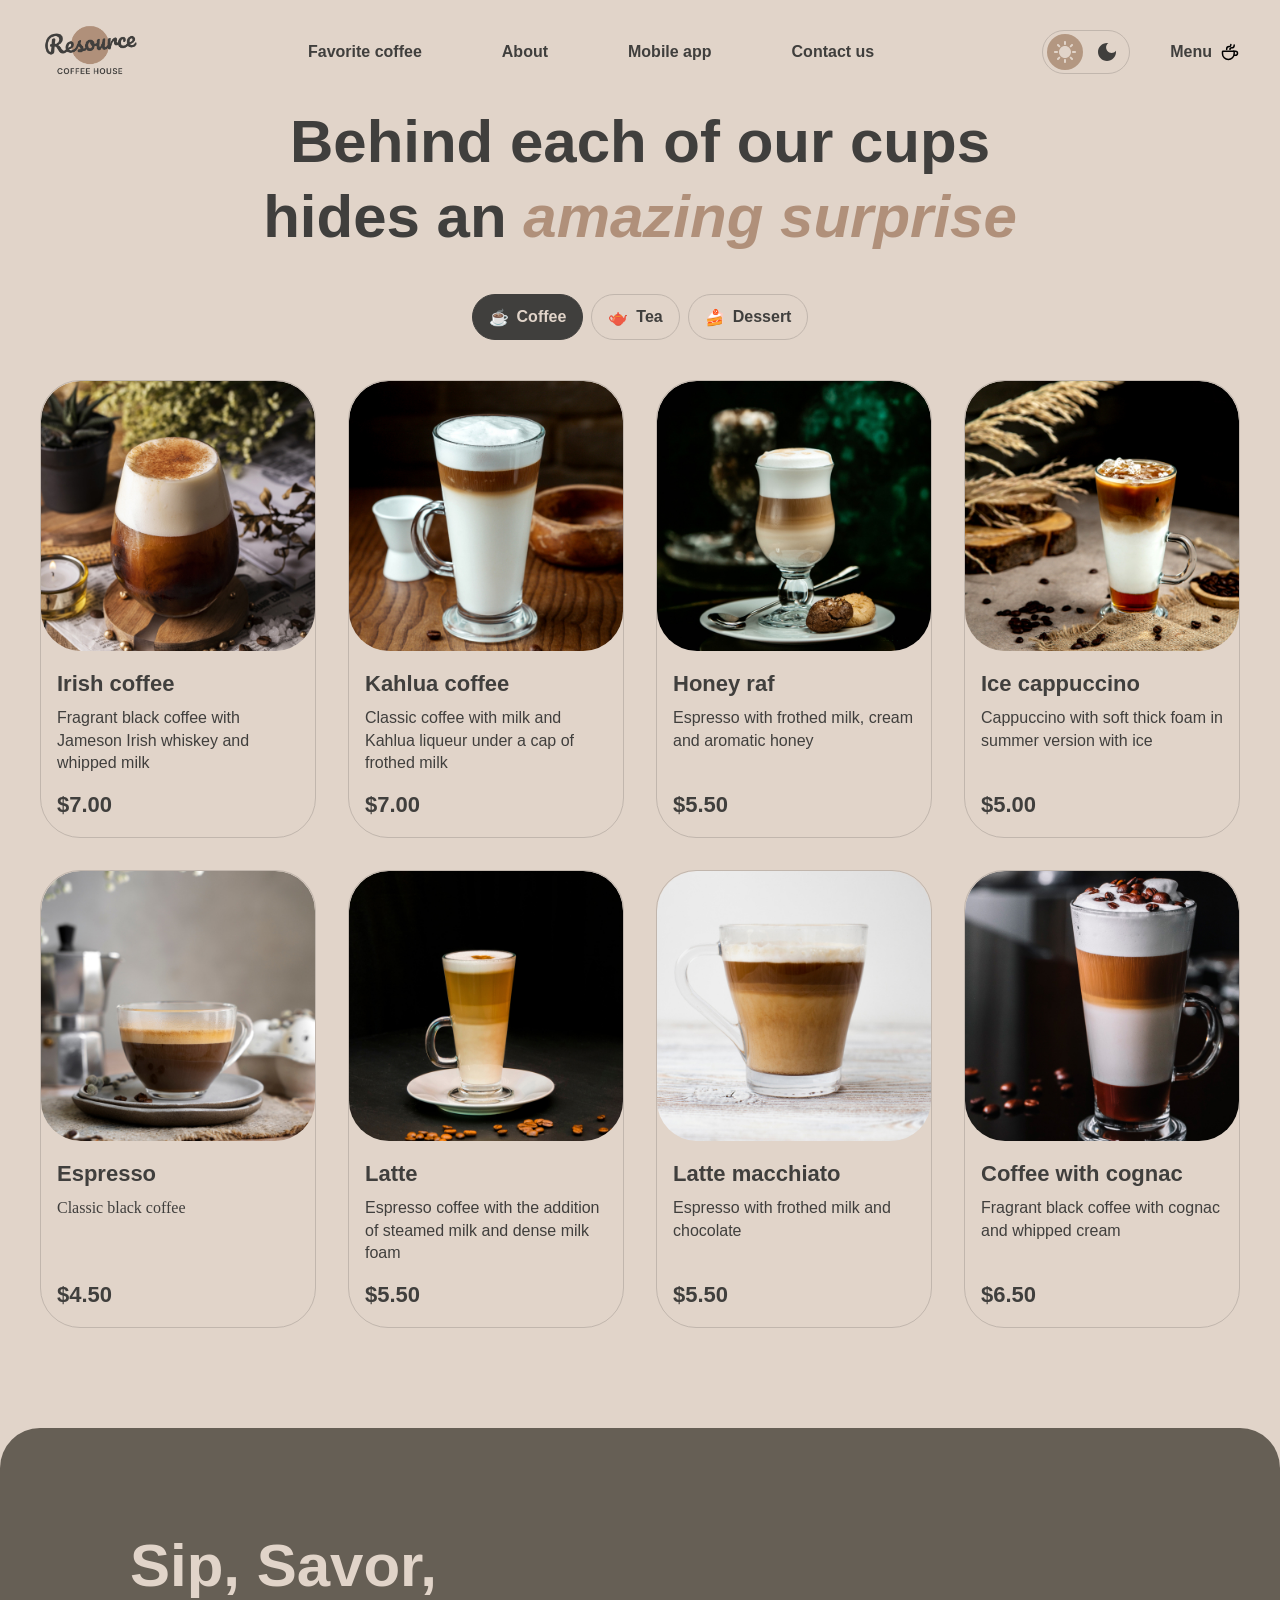
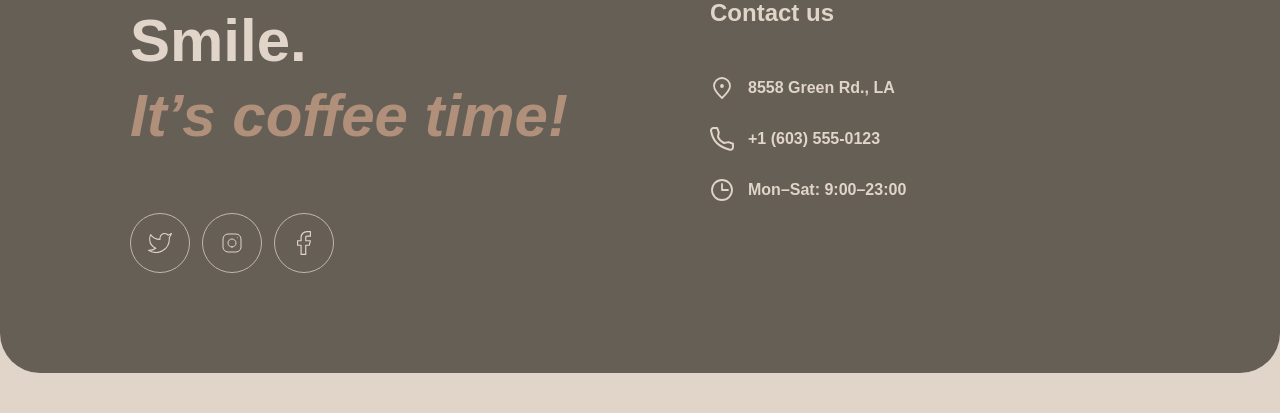
==== menu.html @ 92310caf "feat: add alt in img tag" ====
<!doctype html>
<html lang="en">
  <head>
    <meta charset="UTF-8" />
    <meta name="viewport" content="width=device-width, initial-scale=1.0" />
  <link rel="icon" href="assets/img/favicon.png" type="image/x-icon" />
    <link rel="stylesheet" href="style.css" />
    <title>Coffee House</title>
  </head>
  <body>
    <header class="header">
      <a href="index.html" class="logo"><img src="assets/img/logo.png" alt="logo" /></a>
      <nav class="header-navigation">
      <ul class="header-nav">
        <li class="nav-link">
          <a href="index.html#fav" class="nav-link-page">Favorite coffee</a>
        </li>
        <li class="nav-link"><a href="index.html#about" class="nav-link-page">About</a></li>
        <li class="nav-link">
          <a href="index.html#mobile" class="nav-link-page">Mobile app</a>
        </li>
        <li class="nav-link">
          <a href="index.html#contact" class="nav-link-page">Contact us</a>
        </li>
      </ul>
      </nav>
      <div class="header-right">
<div class="theme-switch">
  <button class="theme-light" type="button" aria-label="Light theme">
    <img src="assets/img/Sun.svg" alt="light theme" />
  </button>

  <button class="theme-dark" type="button" aria-label="Dark theme">
    <img src="assets/img/Moon.svg" alt="dark theme" />
  </button>
</div>

        <a href="menu.html" class="header-menu">
          <span>Menu</span>
          <img src="assets/img/coffee-cup.svg" alt="menu" class="menu-icon" />
        </a>
        <button class="burger-btn" aria-label="Open menu">
    <img src="assets/img/menu.svg" alt="Menu" />
  </button>
      </div>
    </header>
    <main>
   <section class="menu">
  <h1 class="menu-heading">
    Behind each of our cups<br>
    hides an <span>amazing surprise</span>
  </h1>

  <div class="menu-tabs">
    <button class="menu-tab active">
      ☕ <span>Coffee</span>
    </button>

    <button class="menu-tab">
      🫖 <span>Tea</span>
    </button>

    <button class="menu-tab">
      🍰 <span>Dessert</span>
    </button>
  </div>
<div class="menu-cards">

  <div class="menu-card">
    <img src="assets/img/coffee-1.jpg" alt="Irish coffee">

    <div class="menu-card-content">
      <h3 class="menu-card-heading">Irish coffee</h3>
      <p class="menu-card-subheading">
        Fragrant black coffee with Jameson Irish whiskey and whipped milk
      </p>
      <strong class="menu-card-price">$7.00</strong>
    </div>
  </div>


  <div class="menu-card">
    <img src="assets/img/coffee-2.jpg" alt="Kahlua coffee">

    <div class="menu-card-content">
      <h3 class="menu-card-heading">Kahlua coffee</h3>
      <p class="menu-card-subheading">
        Classic coffee with milk and Kahlua liqueur under a cap of frothed milk
      </p>
      <strong class="menu-card-price">$7.00</strong>
    </div>
  </div>


  <div class="menu-card">
    <img src="assets/img/coffee-3.jpg" alt="Honey raf">

    <div class="menu-card-content">
      <h3 class="menu-card-heading">Honey raf</h3>
      <p class="menu-card-subheading">
        Espresso with frothed milk, cream and aromatic honey
      </p>
      <strong class="menu-card-price">$5.50</strong>
    </div>
  </div>


  <div class="menu-card">
    <img src="assets/img/coffee-4.jpg" alt="Ice cappuccino">

    <div class="menu-card-content">
      <h3 class="menu-card-heading">Ice cappuccino</h3>
      <p class="menu-card-subheading">
        Cappuccino with soft thick foam in summer version with ice
      </p>
      <strong class="menu-card-price">$5.00</strong>
    </div>
  </div>


  <div class="menu-card">
    <img src="assets/img/coffee-5.jpg" alt="Espresso">

    <div class="menu-card-content">
      <h3 class="menu-card-heading">Espresso</h3>
      <p >Classic black coffee</p>
      <strong class="menu-card-price">$4.50</strong>
    </div>
  </div>


  <div class="menu-card">
    <img src="assets/img/coffee-6.jpg" alt="Latte">

    <div class="menu-card-content">
      <h3 class="menu-card-heading">Latte</h3>
      <p class="menu-card-subheading">
        Espresso coffee with the addition of steamed milk and dense milk foam
      </p>
      <strong class="menu-card-price">$5.50</strong>
    </div>
  </div>


  <div class="menu-card">
    <img src="assets/img/coffee-7.jpg" alt="Latte macchiato">

    <div class="menu-card-content">
      <h3 class="menu-card-heading">Latte macchiato</h3>
      <p class="menu-card-subheading">
        Espresso with frothed milk and chocolate
      </p>
      <strong class="menu-card-price">$5.50</strong>
    </div>
  </div>
  <div class="menu-card">
    <img src="assets/img/coffee-8.jpg" alt="Latte macchiato">

    <div class="menu-card-content">
      <h3 class="menu-card-heading">Coffee with cognac</h3>
      <p  class="menu-card-subheading">
        Fragrant black coffee with cognac and whipped cream
      </p>
      <strong  class="menu-card-price">$6.50</strong>
    </div>
  </div>

</div>
 <button class="menu-load-more" type="button" aria-label="Load more products">
  <img src="assets/img/refresh.svg" alt="Refresh" />
</button>

  </div>
</section>
    </main>
    <footer>
      <div class="footer-left">
        <h2 class="footer-heading">
          Sip, Savor, Smile.
          <span>It’s coffee time!</span>
        </h2>

        <div class="footer-link">
          <a href="#" class="social-link">
            <img src="assets/img/twitter.svg" alt="Twitter" />
          </a>

          <a href="#" class="social-link">
            <img src="assets/img/instagram.svg" alt="Instagram" />
          </a>

          <a href="#" class="social-link">
            <img src="assets/img/faceb.svg" alt="Facebook" />
          </a>
        </div>
      </div>

      <div class="footer-right">
        <h4 class="footer-sunheading">Contact us</h4>

        <div class="footer-contact">
          <a href="#" class="footer-contact-item">
            <img src="assets/img/pin-alt.svg" alt="map marker" />
            <span>8558 Green Rd., LA</span>
          </a>

          <a href="tel:+16035550123" class="footer-contact-item">
            <img src="assets/img/phone.svg" alt="phone icon" />
            <span>+1 (603) 555-0123</span>
          </a>

          <div class="footer-contact-item">
            <img src="assets/img/clock.svg" alt="clock icon" />
            <span>Mon–Sat: 9:00–23:00</span>
          </div>
        </div>
      </div>
    </footer>
    <script src="script.js"></script>
  </body>
</html>
---- style.css ----
:root {
  --text-primary: #403f3d;
  --text-inverse: #e1d4c9;
  --text-accent: #b0907a;
  --background-page: #e1d4c9;
  --background-container: #665f55;
  --background-overlay: rgba(64, 63, 61, 0.8);
  --border-primary: #c1b6ad;
  --border-inverse: #665f55;
  --text-primary: #403f3d;
  --dark-text-primary: #e1d4c9;
  --dark-text-inverse: #e1d4c9;
  --dark-text-accent: #b0907a;
  --dark-bg-page: #292826;
  --dark-bg-container: #403f3d;
  --dark-bg-overlay: rgba(41, 40, 38, 0.8);
  --dark-border-primary: #665f55;
  --dark-border-inverse: #c1b6ad;
  --background-modal: #e1d4c9;
  --background-modalcontrol: #665f55;
  --dark-bg-modal: var(--dark-bg-container);
  --dark-bg-modal-control: var(--dark-bg-page);
  --font-family: "Inter", sans-serif;
  --second-family: "Manrope", sans-serif;
  --button-bg: #e1d4c9;
  --button-text: #403f3d;
  --dark-button-bg: #403f3d;
  --dark-button-text: #e1d4c9;
}

* {
  box-sizing: border-box;
  margin: 0;
  padding: 0;
}
html, body {
  width: 100%;
  max-width: 100%;
  overflow-x: hidden;
  scroll-behavior: smooth;
}
img, svg {
  max-width: 100%;
  height: auto;
  object-fit: cover;
}
main,
header,
footer {
  width: 100%;
  max-width: 1440px;
  margin-left: auto;
  margin-right: auto;
  padding-left: 40px;
  padding-right: 40px;
}

body {
  background-color: var(--background-page);
  color: var(--text-primary);
  transition:
    background-color 0.3s ease,
    color 0.3s ease;
}

body.dark-theme {
  --text-primary: var(--dark-text-primary);
  --text-inverse: var(--dark-text-inverse);
  --text-accent: var(--dark-text-accent);

  --background-page: var(--dark-bg-page);
  --background-container: var(--dark-bg-container);

  --border-primary: var(--dark-border-primary);
  --border-inverse: var(--dark-border-inverse);

  --background-overlay: var(--dark-bg-overlay);

  --button-bg: var(--dark-button-bg);
  --button-text: var(--dark-button-text);
}

body.dark-theme .theme-switch {
  background: #292826;
  border-color: #665f55;
}

body.dark-theme .theme-light {
  background: transparent;
}

body.dark-theme .theme-dark {
  background: #b39781;
}

body.dark-theme .theme-light img,
body.dark-theme .theme-dark img {
  filter: brightness(0) invert(1);
}

body.dark-theme .theme-light:hover {
  background: #403f3d;
}

body.dark-theme .theme-dark:hover {
  background: #b39781;
}

main,
header,
footer {
  max-width: 1360px;
  margin: 0 auto;
}
a {
  text-decoration: none;
  transition: 0.4s ease;
}
section {
  margin-bottom: 100px;
}
.header {
  display: flex;
  justify-content: space-between;
  align-items: center;
  margin-bottom: 20px;
  margin-top: 20px;
}
.logo img {
  width: 100px;
  height: 60px;
}
.header-nav {
  display: flex;
}
.nav-link {
  list-style: none;
  margin: 0 40px;
}
.nav-link-page {
  font-family: var(--font-family);
  font-weight: 600;
  font-size: 16px;
  line-height: 150%;
  color: var(--text-primary);
}
.header-right {
  display: flex;
  align-items: center;
  gap: 40px;
}

.heder-menu {
  font-family: var(--font-family);
  font-weight: 600;
  font-size: 16px;
  line-height: 150%;
  color: var(--text-primary);
}

.header-right {
  display: flex;
  align-items: center;
  gap: 40px;
}

.theme-switch {
  width: 88px;
  height: 44px;
  padding: 4px;
  border: 1px solid var(--border-primary);
  border-radius: 100px;
  display: flex;
  align-items: center;
  justify-content: space-between;
  background: #e1d4c9;
}

.theme-light,
.theme-dark {
  width: 36px;
  height: 36px;
  border-radius: 50%;
  display: flex;
  align-items: center;
  justify-content: center;
  transition: 0.2s ease;
  cursor: pointer;
  border: none;
  background: transparent;
  
}

.theme-light {
  background: #b39781;
}

.theme-light img {
  width: 22px;
  height: 22px;
}

.theme-dark img {
  width: 18px;
  height: 18px;
  transition: 0.2s ease;
  
}

.theme-dark:hover {
  background: #403e39;
  cursor: pointer;
}

.theme-dark:hover img {
  filter: brightness(0) saturate(100%) invert(86%) sepia(10%) saturate(300%)
    hue-rotate(340deg);
}

.theme-switch:hover .theme-option-light {
  background: #b39781;
}

.theme-switch:hover .theme-option-dark {
  background: #403e39;
}

.theme-switch:hover .theme-option-light img {
  transform: scale(1.1);
}

.theme-switch:hover .theme-option-dark img {
  transform: scale(1.1);
}
body.dark-theme .htheme-dark img,
body.dark-theme .theme-light img {
  filter: brightness(0) saturate(100%) invert(86%) sepia(10%) saturate(300%)
    hue-rotate(340deg);
}

.header-menu {
  display: flex;
  align-items: center;
  gap: 8px;
  text-decoration: none;
  font-family: var(--font-family);
  font-weight: 600;
  font-size: 16px;
  line-height: 150%;
  color: var(--text-primary);
}

.menu-icon {
  width: 20px;
  height: 20px;
}

.hero {
  margin: 0 auto 80px auto;
  background-image: url('assets/img/img-hero.jpg');
  background-position: center;
  background-size: cover;
  background-repeat: no-repeat;
  max-width: 1360px;
  height: 644px;
  border-radius: 40px;
  display: flex;
  align-items: center;
  padding: 100px;
  padding-left: 60px;
    padding-right: 60px;
  box-sizing: border-box;
  overflow: hidden;
}
.hero-heading {
  font-family: var(--font-family);
  font-weight: 600;
  font-style: italic;
  font-size: 72px;
  line-height: 105%;

  color: var(--text-inverse);
  margin-bottom: 40px;
}
.hero-heading-span {
  color: var(--text-accent);
}
.hero-subheading {
  font-family: var(--font-family);
  font-weight: 400;
  font-size: 16px;
  line-height: 150%;
  color: var(--text-inverse);
  margin-bottom: 40px;
}
.hero-text {
  max-width: 530px;
}
.hero-btn {
  width: 200px;
  height: 64px;
  display: flex;
  align-items: center;
  justify-content: center;
  gap: 8px;
  padding: 0;
  border: none;
  border-radius: 100px;
  background: var(--button-bg);
  color: var(--button-text);
  font-family: var(--font-family);
  font-weight: 600;
  font-size: 16px;
  line-height: 150%;
  text-decoration: none;
}

.hero-btn-icon {
  width: 20px;
  height: 20px;
  opacity: 0;
  transform: translateX(-8px);
  transition: 0.3s ease;
}

.hero-btn:hover .hero-btn-icon {
  opacity: 1;
  transform: translateX(0);
}
body.dark-theme .hero-btn-icon,
body.dark-theme .menu-icon {
  filter: invert(88%) sepia(10%) saturate(300%) hue-rotate(340deg)
    brightness(96%) contrast(90%);
}
.slider-heading {
  font-family: var(--font-family);
  font-weight: 600;
  font-size: 60px;
  line-height: 125%;
  text-align: center;
  color: var(--text-primary);
  margin-bottom: 40px;
}
.slider-heading-span {
  font-style: italic;
  color: var(--text-accent);
}
.about-heading {
  font-family: var(--font-family);
  font-weight: 600;
  font-size: 60px;
  line-height: 125%;
  color: var(--text-primary);
  margin-bottom: 40px;
}
.about-heading-span {
  font-style: italic;
  color: var(--text-accent);
}

.slider-page {
  padding: 40px 0;
  text-align: center;
}

.slider {
  position: relative;

  display: flex;
  justify-content: center;
  align-items: center;
}

.slider-card {
  width: 480px;
  display: flex;
  flex-direction: column;
  align-items: center;
}

.slider-card-image {
  width: 480px;
  height: 480px;
  object-fit: contain;
}

.slider-card-title {
  font-family: var(--font-family);
  font-weight: 600;
  font-size: 24px;
  line-height: 125%;
  text-align: center;
  color: var(--text-primary);
  margin: 15px 0;
}

.slider-card-description {
  font-family: var(--font-family);
  font-weight: 400;
  font-size: 16px;
  line-height: 150%;
  text-align: center;
  color: var(--text-primary);
  margin: 0 0 18px;
  letter-spacing: 1.2px;
}

.slider-card-price {
  font-family: var(--font-family);
  font-weight: 600;
  font-size: 24px;
  line-height: 125%;
  text-align: center;
  color: var(--text-primary);
}
.slider-button {
  width: 62px;
  height: 62px;
  border: 1px solid #403f3d;
  border-radius: 50%;
  background: transparent;
  font-size: 24px;
  color: #403f3d;
  cursor: pointer;
}

.slider-button-left {
  position: absolute;
  left: 46px;
}

.slider-button-right {
  position: absolute;
  right: 46px;
}

.slider-button:hover {
  background: #403f3d;
  color: white;
}

body.dark-theme .slider-button {
  width: 64px;
  height: 64px;
  display: flex;
  align-items: center;
  justify-content: center;
  border: 1px solid #e1d4c9;
  border-radius: 50%;
  background: transparent;
  color: #e1d4c9;
  cursor: pointer;
  transition: 0.3s ease;
}

body.dark-theme .slider-button:hover {
  background: #e1d4c9;
  color: #403f3d;
}

.slider-pagination {
  display: flex;
  justify-content: center;
  gap: 12px;
  margin-top: 30px;
}

.pagination-item {
  width: 40px;
  height: 4px;
  border-radius: 5px;
  background: #c8beb5;
}

.pagination-item.active {
  background: #403f3d;
}

.about-gallery {
  display: flex;
  gap: 32px;
}

.about-column {
  width: 50%;
  display: flex;
  flex-direction: column;
  gap: 32px;
}

.about-image {
  width: 100%;
  overflow: hidden;
  border-radius: 20px;
}

.about-image-large {
  height: 590px;
}

.about-image-small {
  height: 430px;
}

.about-image img {
  width: 100%;
  height: 100%;
  display: block;
  object-fit: cover;
  transition: transform 0.3s ease;
}

.mobile {
  width: 100%;
  display: flex;
  align-items: center;
  justify-content: space-between;
  background-color: #e1d4c9;
}

.mobile-text {
  max-width: 650px;
}

.mobile-heading {
  margin: 0 0 30px;
  font-family: var(--font-family);
  font-weight: 600;
  font-style: italic;
  font-size: 60px;
  line-height: 125%;
  color: var(--text-primary);
}

.mobile-heading span {
  color: var(--text-accent);

  font-style: italic;
}

.mobile-subheading {
  max-width: 600px;
  margin: 0 0 40px;
  color: var(--text-primary);
  font-family: var(--font-family);
font-size: 16px;
line-height: 150%;
}

.mobile-btns {
  display: flex;
  gap: 20px;
}

.mobile-btn {
  width: 235px;
  height: 76px;
  padding: 0 20px;
  border: 1px solid #403f3d;
  border-radius: 40px;
  display: flex;
  align-items: center;
  gap: 14px;
  color: #403f3d;
  text-decoration: none;
  transition: 0.2s ease;
}

.mobile-btn-icon {
  width: 36px;
  height: 36px;
  flex-shrink: 0;
  color: #38ce0a;
}

.mobile-btn span {
  display: flex;
  flex-direction: column;
  font-size: 20px;
  font-weight: 600;
  font-family: var(--font-family);
}

.mobile-btn small {
  margin-bottom: 3px;
  font-size: 12px;
  line-height: 1;
  font-weight: 400;
}

.mobile-btn:hover {
  background: var(--background-container);
  color: var(--text-inverse);
  border-color: transparent;
}

.mobile-btn:hover .store-icon {
  filter: brightness(0) saturate(100%) invert(86%) sepia(10%) saturate(300%)
    hue-rotate(340deg);
}

.mobile-img {
  width: 630px;
  flex-shrink: 0;
}

.mobile-img img {
  width: 100%;
  height: auto;
  display: block;
}
body.dark-theme .mobile {
  background: #292826;
}

body.dark-theme .mobile-heading,
body.dark-theme .mobile-subheading {
  color: #e1d4c9;
}

body.dark-theme .mobile-heading span {
  color: #b0907a;
}
body.dark-theme .mobile-btns img {
  filter: brightness(0) saturate(100%) invert(86%) sepia(10%) saturate(300%)
    hue-rotate(340deg);
}
body.dark-theme .mobile-btn {
  border-color: #e1d4c9;
  color: #e1d4c9;
  background: transparent;
}

body.dark-theme .mobile-btn:hover {
  background: var(--background-container);
  color: var(--text-inverse);
  border-color: transparent;
}

footer {
border-radius: 40px;
  width: 100%;
  max-width: 1360px;
  min-height: 450px;
  height: auto;
  padding: 100px 130px;
  display: flex;
  justify-content: space-between;
  align-items: center;
  gap: 80px;
  background: var(--background-container);
  margin: 0 auto 40px auto;
}

.footer-left {
  display: flex;
  flex-direction: column;
  align-items: flex-start;
}

.footer-heading {
  font-family: var(--font-family);
  font-weight: 600;
  font-size: 60px;
  line-height: 125%;
  color: var(--text-inverse);
}

.footer-heading span {
  display: block;
  font-style: italic;
  color: var(--text-accent);
}

.footer-link {
  display: flex;
  gap: 12px;
  margin-top: 60px;
}

.social-link {
  width: 60px;
  height: 60px;
  display: flex;
  align-items: center;
  justify-content: center;
  border: 1px solid var(--border-primary);
  border-radius: 50%;
  transition: 0.2s ease;
  flex-shrink: 0;
}

.social-link img {
  width: 24px;
  height: 24px;
  max-width: none;
  object-fit: contain;
  display: block;
}

.social-link:hover {
  background-color: #e1d4c9;
}

.social-link:hover img {
  filter: brightness(0) saturate(100%) invert(25%) sepia(5%) saturate(500%)
    hue-rotate(5deg) brightness(90%);
}

.footer-right {
  min-width: 440px;
}

.footer-sunheading {
  margin: 0 0 48px;
  font-family: var(--font-family);
  font-weight: 600;
  font-size: 24px;
  line-height: 125%;
  color: var(--text-inverse);
}

.footer-contact {
  display: flex;
  flex-direction: column;
  gap: 27px;
}

.footer-contact-item {
  display: flex;
  align-items: center;
  gap: 14px;
  font-family: var(--font-family);
  font-weight: 600;
  font-size: 16px;
  line-height: 150%;
  color: var(--text-inverse);
  text-decoration: none;
}

.footer-contact-item img {
  width: 24px;
  height: 24px;
  flex-shrink: 0;
}



.menu-cards {
  display: grid;
  grid-template-columns: repeat(4, 1fr);
  gap: 32px;
  max-width: 1440px;
  margin: 0 auto;
}

.menu-card {
  border: 1px solid var(--border-primary);
  border-radius: 40px;
  overflow: hidden;
  background-color: var(--background-page);
  transition: transform 0.3s ease, box-shadow 0.3s ease;
  cursor: pointer;
}

.menu-card:hover {
  transform: translateY(-6px);
  box-shadow: 0 8px 20px rgba(64, 63, 61, 0.15);
}

.menu-card > img {
  width: 100%;
  height: 270px;
  display: block;
  object-fit: cover;
  border-radius: 40px;
   transition: transform 0.4s ease;
}

.menu-card:hover img {
  transform: scale(1.03);
}
.menu-card-content {
  padding: 20px 16px 18px;
}

.menu-card h3 {
  margin: 0 0 10px;
  color: var(--text-primary);
  font-size: 22px;
  line-height: 1.2;
}

.menu-card p {
  min-height: 72px;
  margin: 0 0 12px;
  color: var(--text-primary);
  font-size: 16px;
  line-height: 1.4;
}

.menu-card strong {
  color: var(--text-primary);
  font-size: 22px;
}

.menu-top {
  width: 100%;
  text-align: center;
}

.menu-heading {
  margin: 0;
  font-family: var(--font-family);
  font-weight: 600;
  font-size: 60px;
  line-height: 125%;
  text-align: center;
  color: var(--text-primary);
}

.menu-heading span {
  font-style: italic;
  color: var(--text-accent);
}

.menu-tabs {
  display: flex;
  justify-content: center;
  align-items: center;
  gap: 8px;
  margin-top: 40px;
  margin-bottom: 40px;
}

.menu-tab {
  height: 46px;
  padding: 0 16px;
  display: flex;
  align-items: center;
  gap: 8px;
  border: 1px solid var(--border-primary);
  border-radius: 30px;
  background-color: transparent;
  color: var(--text-primary);
  font-size: 16px;
  font-weight: 600;
  cursor: pointer;
  transition: 0.2s ease;
}

.menu-card-heading {
  font-family: var(--font-family);
  font-weight: 600;
  font-size: 24px;
  line-height: 125%;
  color: var(--text-primary);
}
.menu-card-subheading {
  font-family: var(--font-family);
  font-weight: 400;
  font-size: 16px;
  line-height: 150%;
  color: var(--text-primary);
}
.menu-card-price {
  font-family: var(--font-family);
  font-weight: 600;
  font-size: 24px;
  line-height: 125%;
  color: var(--text-primary);
}

.menu-tab-icon {
  width: 22px;
  height: 22px;
  display: flex;
  align-items: center;
  justify-content: center;
  border-radius: 50%;
  background-color: #d8cec4;
  font-size: 13px;
}

.menu-tab.active {
  background-color: var(--text-primary);
  border-color: var(--text-primary);
  color: var(--text-inverse);
}

.menu-tab.active .menu-tab-icon {
  background-color: var(--text-inverse);
}

.menu-tab:hover {
  background-color: var(--text-primary);
  border-color: var(--text-primary);
  color: var(--text-inverse);
}

body.dark-theme .menu-tab {
  background: transparent;
  border: 1px solid #665f55;
  color: #e1d4c9;
}

body.dark-theme .menu-tab.active {
  background: #403f3d;
  border-color: #403f3d;
  color: #e1d4c9;
}
body.dark-theme .menu-tab:hover {
  background: #403f3d;
  border-color: #403f3d;
  color: #e1d4c9;
}

body.dark-theme .menu-tab-icon {
  background: #665f55;
}

body.dark-theme .menu-tab.active .menu-tab-icon {
  background: #292826;
}
body.dark-theme .menu-card:hover {
  box-shadow: 0 8px 20px rgba(0, 0, 0, 0.35);
}


.burger-btn {
  display: none;
  width: 44px;
  height: 44px;
  border: 1px solid var(--border-primary);
  border-radius: 50%;
  background: transparent;
  align-items: center;
  justify-content: center;
  cursor: pointer;
  transition: 0.2s ease;
}

.burger-btn img {
  width: 16px;
  height: 8px;
}

body.dark-theme .burger-btn {
  border-color: var(--dark-border-primary);
}

body.dark-theme .burger-btn img {
  filter: brightness(0) invert(1);
}

.menu-load-more {
  display: none;
  width: 60px;
  height: 60px;
  border: 1px solid var(--background-container);
  border-radius: 50%;
  background: transparent;
  margin: 40px auto 0 auto;
  align-items: center;
  justify-content: center;
  cursor: pointer;
  transition: 0.2s ease;
}

.menu-load-more img {
  width: 24px;
  height: 24px;
  object-fit: contain;
}

body.dark-theme .menu-load-more {
  border-color: var(--dark-border-primary);
}

body.dark-theme .menu-load-more img {
  filter: brightness(0) invert(1);
}






/* 768px */
@media (max-width: 768px) {
  main,
  header,
  footer {
    max-width: 688px;
    padding-left: 0;
    padding-right: 0;
  }

  section {
    margin-bottom: 100px;
  }

  .header-navigation, .header-menu {
    display: none; 
  }

  .burger-btn {
    display: flex;
  }


  .hero {
    height: auto;
    padding: 100px 60px;
  }

  .hero-heading {
    font-size: 60px;
  }

  .slider-button-left {
    left: 0;
  }

  .slider-button-right {
    right: 0;
  }

  .about-gallery {
    flex-direction: column;
    gap: 40px;
  }

  .about-column {
    width: 100%;
  }

  .about-image-small {
    display: none; 
  }

  .about-image-large {
    height: 590px;
  }

  .mobile {
    flex-direction: column;
    align-items: flex-start;
    gap: 100px;
  }

  .mobile-text {
    max-width: 100%;
  }

  .mobile-img {
    width: 100%;
    max-width: 630px;
    margin: 0 auto;
  }

  footer {
    width: 100%;
    height: auto;
    padding: 100px 60px;
    flex-direction: column;
    align-items: flex-start;
    gap: 100px;
  }

  .footer-left,
  .footer-right {
    width: 100%;
    min-width: unset;
  }

  .footer-link {
    margin-top: 80px;
  }

  .menu {
    margin-bottom: 100px;
  }

  .menu-heading {
    font-size: 60px;
  }

  .menu-cards {
    grid-template-columns: repeat(2, 1fr);
    gap: 24px;
  }

  .menu-load-more {
    display: flex;
  }

  .menu-cards .menu-card:nth-child(n+5) {
    display: none;
  }

  .menu-cards.expanded .menu-card:nth-child(n+5) {
    display: block;
  }
}

@media (max-width: 600px) {
  main, header {
    padding-left: 16px;
    padding-right: 16px;
  }
.hero {
height: auto;
    min-height: 500px;
    padding: 60px 16px;
    border-radius: 20px;
    background-position: center;
  }

  .hero-heading {
    font-size: 42px;
    line-height: 115%;
  }

  .hero-text {
    font-size: 16px;
    margin-top: 40px;
    margin-bottom: 40px;
  }

  /* SLIDER */
  .slider-heading {
    font-size: 32px;
    line-height: 125%;
  }

  .slider-button {
    display: none;
  }

  .slider-content {
    width: 100%;
  }

  .slider-card {
    width: 100%;
  }

  .slider-img {
    width: 100%;
    height: auto;
  }

  .slider-title {
    font-size: 24px;
  }

  .slider-description {
    font-size: 16px;
  }

  .slider-price {
    font-size: 24px;
  }

  /* ABOUT */
  .about-heading {
    font-size: 32px;
    line-height: 125%;
  }

  .about-gallery {
    flex-direction: column;
    gap: 40px;
  }

  .about-column {
    width: 100%;
    gap: 40px;
  }

  .about-image-small {
    display: none;
  }

  .about-image-large {
    width: 100%;
    height: 380px;
    border-radius: 20px;
  }

  /* MOBILE APP */
  .mobile {
    flex-direction: column;
    gap: 40px;
  }

  .mobile-heading {
    font-size: 32px;
    line-height: 125%;
  }

  .mobile-text-description {
    font-size: 16px;
    margin-top: 40px;
    margin-bottom: 40px;
  }

  .mobile-btns {
    flex-direction: column;
    width: 100%;
    gap: 16px;
  }

  .mobile-btn {
    width: 100%;
  }

  .mobile-img {
    width: 100%;
    max-width: 348px;
    margin: 0 auto;
  }
  .menu-heading {
    font-size: 27px;
    line-height: 125%;
    font-weight: 600;
  }

  .menu-tabs {
    gap: 8px;
    margin-top: 32px;
    margin-bottom: 40px;
    flex-wrap: wrap;
  }

  .menu-tab {
    padding: 0 12px;
    font-size: 14px;
    height: 42px;
  }

  .menu-cards {
    grid-template-columns: 1fr;
    gap: 40px;
  }

  .menu-card {
    width: 100%;
  }

  .menu-card-content {
    padding: 20px 16px;
  }

  .menu-card-heading {
    font-size: 24px;
  }

  .menu-card-subheading {
    font-size: 16px;
  }

  .menu-load-more {
    display: flex;
    margin-top: 40px;
  }

  footer {
width: calc(100% - 32px);
    margin-left: 16px;
    margin-right: 16px;
    padding: 60px 16px;
    border-radius: 20px;
    gap: 60px;
  }

  .footer-heading {
    font-size: 32px;
    line-height: 125%;
  }

  .footer-sunheading {
    font-size: 24px;
    margin-bottom: 32px;
  }

  .footer-link {
    margin-top: 40px;
  }
}
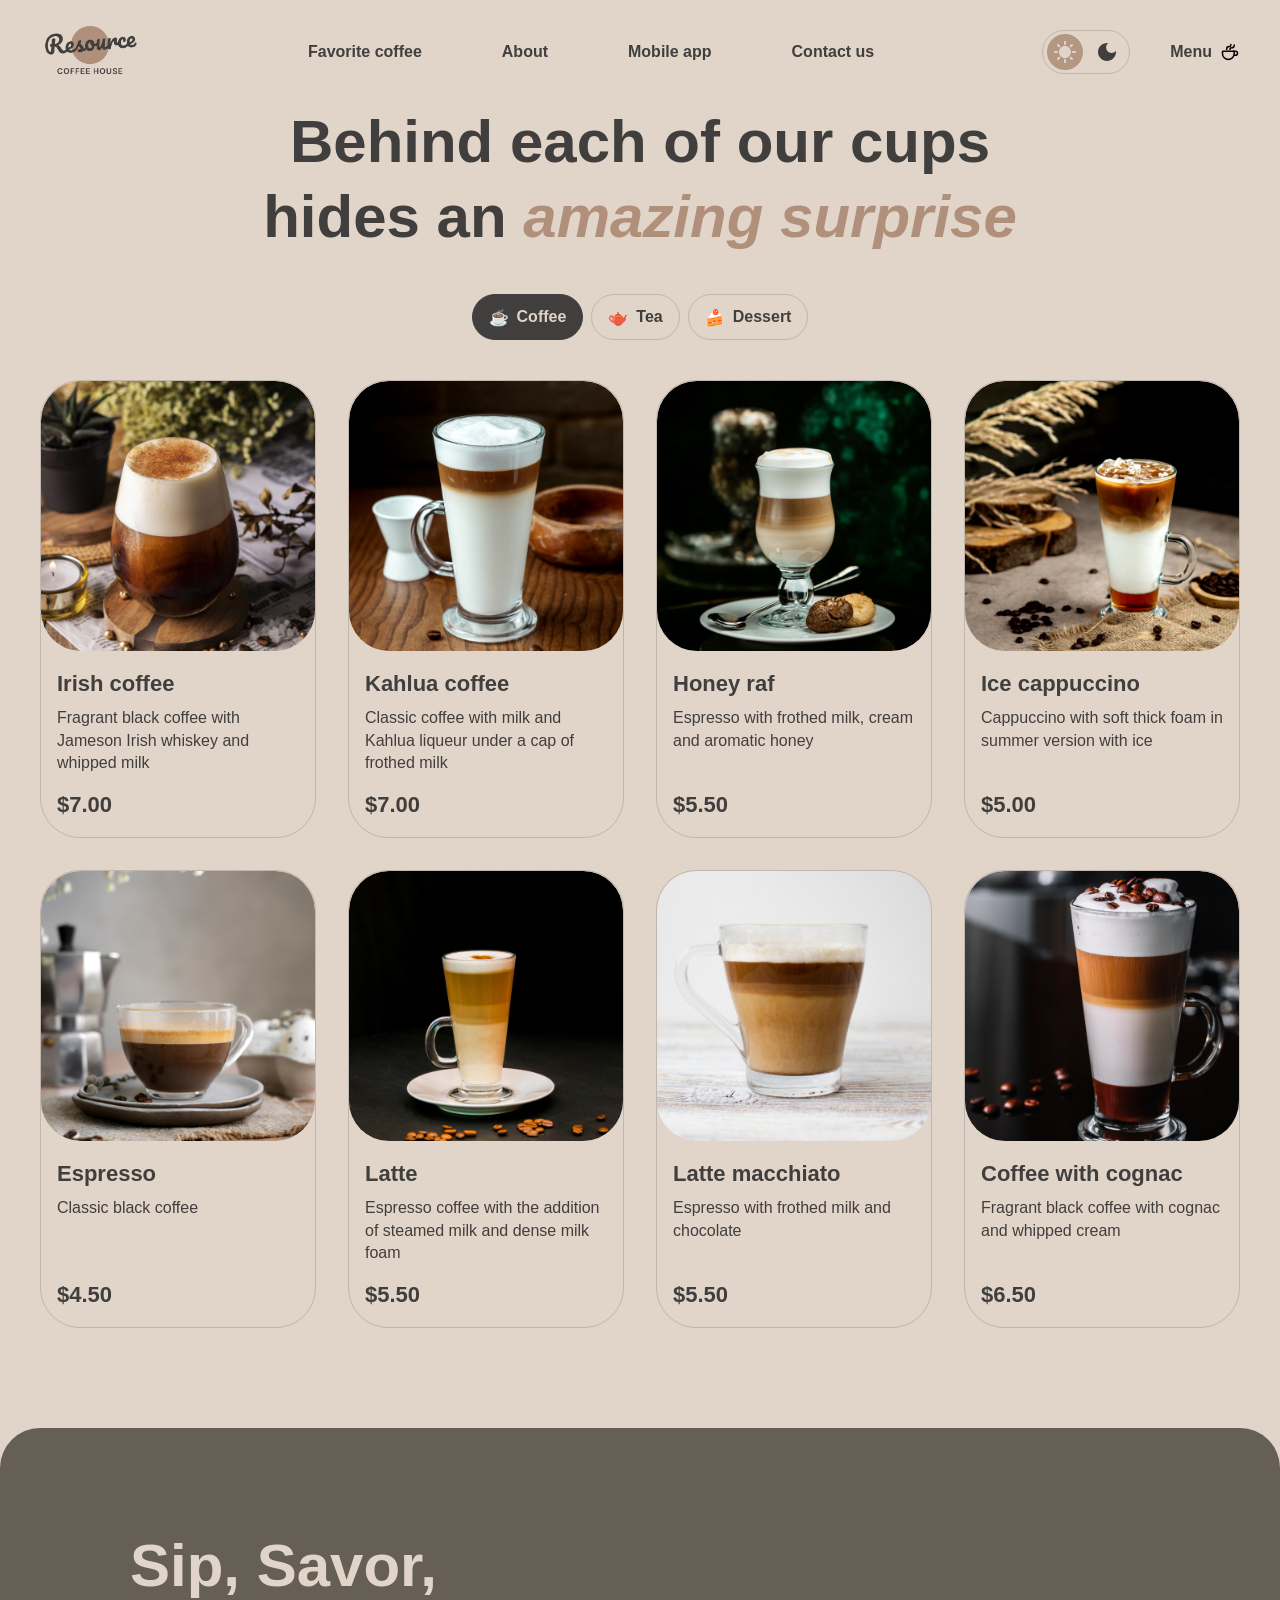
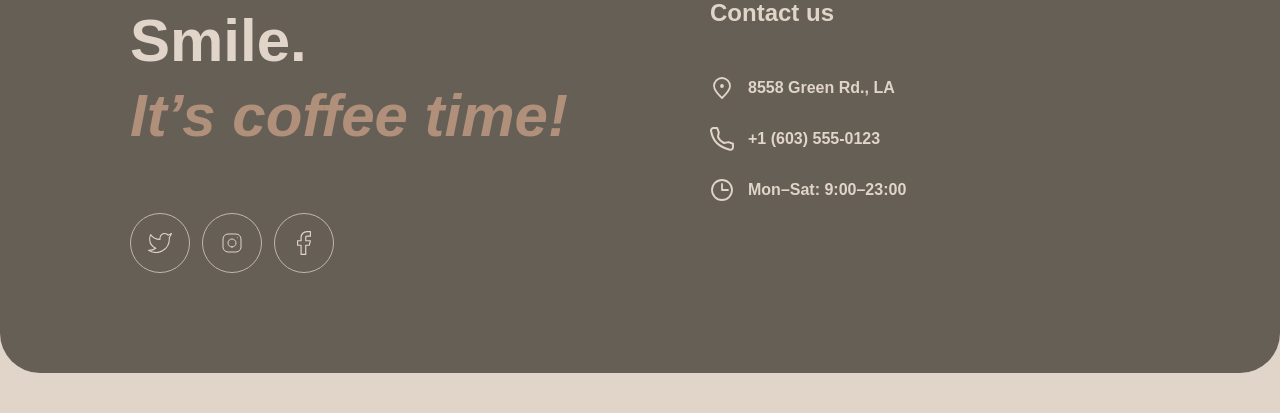
==== commit 09aee939: "feat: fix html" ====
--- a/menu.html
+++ b/menu.html
@@ -1,16 +1,18 @@
 <!doctype html>
 <html lang="en">
-  <head>
-    <meta charset="UTF-8" />
-    <meta name="viewport" content="width=device-width, initial-scale=1.0" />
+
+<head>
+  <meta charset="UTF-8" />
+  <meta name="viewport" content="width=device-width, initial-scale=1.0" />
   <link rel="icon" href="assets/img/favicon.png" type="image/x-icon" />
-    <link rel="stylesheet" href="style.css" />
-    <title>Coffee House</title>
-  </head>
-  <body>
-    <header class="header">
-      <a href="index.html" class="logo"><img src="assets/img/logo.png" alt="logo" /></a>
-      <nav class="header-navigation">
+  <link rel="stylesheet" href="style.css" />
+  <title>Coffee House</title>
+</head>
+
+<body>
+  <header class="header">
+    <a href="index.html" class="logo"><img src="assets/img/logo.png" alt="logo" /></a>
+    <nav class="header-navigation">
       <ul class="header-nav">
         <li class="nav-link">
           <a href="index.html#fav" class="nav-link-page">Favorite coffee</a>
@@ -23,199 +25,200 @@
           <a href="index.html#contact" class="nav-link-page">Contact us</a>
         </li>
       </ul>
-      </nav>
-      <div class="header-right">
-<div class="theme-switch">
-  <button class="theme-light" type="button" aria-label="Light theme">
-    <img src="assets/img/Sun.svg" alt="light theme" />
-  </button>
-
-  <button class="theme-dark" type="button" aria-label="Dark theme">
-    <img src="assets/img/Moon.svg" alt="dark theme" />
-  </button>
-</div>
-
-        <a href="menu.html" class="header-menu">
-          <span>Menu</span>
-          <img src="assets/img/coffee-cup.svg" alt="menu" class="menu-icon" />
-        </a>
-        <button class="burger-btn" aria-label="Open menu">
-    <img src="assets/img/menu.svg" alt="Menu" />
-  </button>
-      </div>
-    </header>
-    <main>
-   <section class="menu">
-  <h1 class="menu-heading">
-    Behind each of our cups<br>
-    hides an <span>amazing surprise</span>
-  </h1>
-
-  <div class="menu-tabs">
-    <button class="menu-tab active">
-      ☕ <span>Coffee</span>
-    </button>
-
-    <button class="menu-tab">
-      🫖 <span>Tea</span>
-    </button>
-
-    <button class="menu-tab">
-      🍰 <span>Dessert</span>
-    </button>
-  </div>
-<div class="menu-cards">
-
-  <div class="menu-card">
-    <img src="assets/img/coffee-1.jpg" alt="Irish coffee">
-
-    <div class="menu-card-content">
-      <h3 class="menu-card-heading">Irish coffee</h3>
-      <p class="menu-card-subheading">
-        Fragrant black coffee with Jameson Irish whiskey and whipped milk
-      </p>
-      <strong class="menu-card-price">$7.00</strong>
+    </nav>
+    <div class="header-right">
+      <div class="theme-switch">
+        <button class="theme-light" type="button" aria-label="Light theme">
+          <img src="assets/img/Sun.svg" alt="light theme" />
+        </button>
+
+        <button class="theme-dark" type="button" aria-label="Dark theme">
+          <img src="assets/img/Moon.svg" alt="dark theme" />
+        </button>
+      </div>
+
+      <a href="menu.html" class="header-menu">
+        <span>Menu</span>
+        <img src="assets/img/coffee-cup.svg" alt="menu" class="menu-icon" />
+      </a>
+      <button class="burger-btn" aria-label="Open menu">
+        <img src="assets/img/menu.svg" alt="Menu" />
+      </button>
     </div>
-  </div>
-
-
-  <div class="menu-card">
-    <img src="assets/img/coffee-2.jpg" alt="Kahlua coffee">
-
-    <div class="menu-card-content">
-      <h3 class="menu-card-heading">Kahlua coffee</h3>
-      <p class="menu-card-subheading">
-        Classic coffee with milk and Kahlua liqueur under a cap of frothed milk
-      </p>
-      <strong class="menu-card-price">$7.00</strong>
+  </header>
+  <main>
+    <section class="menu">
+      <h1 class="menu-heading">
+        Behind each of our cups<br>
+        hides an <span>amazing surprise</span>
+      </h1>
+
+      <div class="menu-tabs">
+        <button class="menu-tab active">
+          ☕ <span>Coffee</span>
+        </button>
+
+        <button class="menu-tab">
+          🫖 <span>Tea</span>
+        </button>
+
+        <button class="menu-tab">
+          🍰 <span>Dessert</span>
+        </button>
+      </div>
+      <div class="menu-cards">
+
+        <div class="menu-card">
+          <img src="assets/img/coffee-1.jpg" alt="Irish coffee">
+
+          <div class="menu-card-content">
+            <h3 class="menu-card-heading">Irish coffee</h3>
+            <p class="menu-card-subheading">
+              Fragrant black coffee with Jameson Irish whiskey and whipped milk
+            </p>
+            <strong class="menu-card-price">$7.00</strong>
+          </div>
+        </div>
+
+
+        <div class="menu-card">
+          <img src="assets/img/coffee-2.jpg" alt="Kahlua coffee">
+
+          <div class="menu-card-content">
+            <h3 class="menu-card-heading">Kahlua coffee</h3>
+            <p class="menu-card-subheading">
+              Classic coffee with milk and Kahlua liqueur under a cap of frothed milk
+            </p>
+            <strong class="menu-card-price">$7.00</strong>
+          </div>
+        </div>
+
+
+        <div class="menu-card">
+          <img src="assets/img/coffee-3.jpg" alt="Honey raf">
+
+          <div class="menu-card-content">
+            <h3 class="menu-card-heading">Honey raf</h3>
+            <p class="menu-card-subheading">
+              Espresso with frothed milk, cream and aromatic honey
+            </p>
+            <strong class="menu-card-price">$5.50</strong>
+          </div>
+        </div>
+
+
+        <div class="menu-card">
+          <img src="assets/img/coffee-4.jpg" alt="Ice cappuccino">
+
+          <div class="menu-card-content">
+            <h3 class="menu-card-heading">Ice cappuccino</h3>
+            <p class="menu-card-subheading">
+              Cappuccino with soft thick foam in summer version with ice
+            </p>
+            <strong class="menu-card-price">$5.00</strong>
+          </div>
+        </div>
+
+
+        <div class="menu-card">
+          <img src="assets/img/coffee-5.jpg" alt="Espresso">
+
+          <div class="menu-card-content">
+            <h3 class="menu-card-heading">Espresso</h3>
+            <p class="menu-card-subheading">Classic black coffee</p>
+            <strong class="menu-card-price">$4.50</strong>
+          </div>
+        </div>
+
+
+        <div class="menu-card">
+          <img src="assets/img/coffee-6.jpg" alt="Latte">
+
+          <div class="menu-card-content">
+            <h3 class="menu-card-heading">Latte</h3>
+            <p class="menu-card-subheading">
+              Espresso coffee with the addition of steamed milk and dense milk foam
+            </p>
+            <strong class="menu-card-price">$5.50</strong>
+          </div>
+        </div>
+
+
+        <div class="menu-card">
+          <img src="assets/img/coffee-7.jpg" alt="Latte macchiato">
+
+          <div class="menu-card-content">
+            <h3 class="menu-card-heading">Latte macchiato</h3>
+            <p class="menu-card-subheading">
+              Espresso with frothed milk and chocolate
+            </p>
+            <strong class="menu-card-price">$5.50</strong>
+          </div>
+        </div>
+        <div class="menu-card">
+          <img src="assets/img/coffee-8.jpg" alt="Latte macchiato">
+
+          <div class="menu-card-content">
+            <h3 class="menu-card-heading">Coffee with cognac</h3>
+            <p class="menu-card-subheading">
+              Fragrant black coffee with cognac and whipped cream
+            </p>
+            <strong class="menu-card-price">$6.50</strong>
+          </div>
+        </div>
+
+      </div>
+      <button class="menu-load-more" type="button" aria-label="Load more products">
+        <img src="assets/img/refresh.svg" alt="refresh" />
+      </button>
+
+      </div>
+    </section>
+  </main>
+  <footer>
+    <div class="footer-left">
+      <h2 class="footer-heading">
+        Sip, Savor, Smile.
+        <span>It’s coffee time!</span>
+      </h2>
+
+      <div class="footer-link">
+        <a href="#" class="social-link">
+          <img src="assets/img/twitter.svg" alt="Twitter" />
+        </a>
+
+        <a href="#" class="social-link">
+          <img src="assets/img/instagram.svg" alt="Instagram" />
+        </a>
+
+        <a href="#" class="social-link">
+          <img src="assets/img/faceb.svg" alt="Facebook" />
+        </a>
+      </div>
     </div>
-  </div>
-
-
-  <div class="menu-card">
-    <img src="assets/img/coffee-3.jpg" alt="Honey raf">
-
-    <div class="menu-card-content">
-      <h3 class="menu-card-heading">Honey raf</h3>
-      <p class="menu-card-subheading">
-        Espresso with frothed milk, cream and aromatic honey
-      </p>
-      <strong class="menu-card-price">$5.50</strong>
+
+    <div class="footer-right">
+      <h4 class="footer-sunheading">Contact us</h4>
+
+      <div class="footer-contact">
+        <a href="#" class="footer-contact-item">
+          <img src="assets/img/pin-alt.svg" alt="map marker" />
+          <span>8558 Green Rd., LA</span>
+        </a>
+
+        <a href="tel:+16035550123" class="footer-contact-item">
+          <img src="assets/img/phone.svg" alt="phone icon" />
+          <span>+1 (603) 555-0123</span>
+        </a>
+
+        <div class="footer-contact-item">
+          <img src="assets/img/clock.svg" alt="clock icon" />
+          <span>Mon–Sat: 9:00–23:00</span>
+        </div>
+      </div>
     </div>
-  </div>
-
-
-  <div class="menu-card">
-    <img src="assets/img/coffee-4.jpg" alt="Ice cappuccino">
-
-    <div class="menu-card-content">
-      <h3 class="menu-card-heading">Ice cappuccino</h3>
-      <p class="menu-card-subheading">
-        Cappuccino with soft thick foam in summer version with ice
-      </p>
-      <strong class="menu-card-price">$5.00</strong>
-    </div>
-  </div>
-
-
-  <div class="menu-card">
-    <img src="assets/img/coffee-5.jpg" alt="Espresso">
-
-    <div class="menu-card-content">
-      <h3 class="menu-card-heading">Espresso</h3>
-      <p >Classic black coffee</p>
-      <strong class="menu-card-price">$4.50</strong>
-    </div>
-  </div>
-
-
-  <div class="menu-card">
-    <img src="assets/img/coffee-6.jpg" alt="Latte">
-
-    <div class="menu-card-content">
-      <h3 class="menu-card-heading">Latte</h3>
-      <p class="menu-card-subheading">
-        Espresso coffee with the addition of steamed milk and dense milk foam
-      </p>
-      <strong class="menu-card-price">$5.50</strong>
-    </div>
-  </div>
-
-
-  <div class="menu-card">
-    <img src="assets/img/coffee-7.jpg" alt="Latte macchiato">
-
-    <div class="menu-card-content">
-      <h3 class="menu-card-heading">Latte macchiato</h3>
-      <p class="menu-card-subheading">
-        Espresso with frothed milk and chocolate
-      </p>
-      <strong class="menu-card-price">$5.50</strong>
-    </div>
-  </div>
-  <div class="menu-card">
-    <img src="assets/img/coffee-8.jpg" alt="Latte macchiato">
-
-    <div class="menu-card-content">
-      <h3 class="menu-card-heading">Coffee with cognac</h3>
-      <p  class="menu-card-subheading">
-        Fragrant black coffee with cognac and whipped cream
-      </p>
-      <strong  class="menu-card-price">$6.50</strong>
-    </div>
-  </div>
-
-</div>
- <button class="menu-load-more" type="button" aria-label="Load more products">
-  <img src="assets/img/refresh.svg" alt="Refresh" />
-</button>
-
-  </div>
-</section>
-    </main>
-    <footer>
-      <div class="footer-left">
-        <h2 class="footer-heading">
-          Sip, Savor, Smile.
-          <span>It’s coffee time!</span>
-        </h2>
-
-        <div class="footer-link">
-          <a href="#" class="social-link">
-            <img src="assets/img/twitter.svg" alt="Twitter" />
-          </a>
-
-          <a href="#" class="social-link">
-            <img src="assets/img/instagram.svg" alt="Instagram" />
-          </a>
-
-          <a href="#" class="social-link">
-            <img src="assets/img/faceb.svg" alt="Facebook" />
-          </a>
-        </div>
-      </div>
-
-      <div class="footer-right">
-        <h4 class="footer-sunheading">Contact us</h4>
-
-        <div class="footer-contact">
-          <a href="#" class="footer-contact-item">
-            <img src="assets/img/pin-alt.svg" alt="map marker" />
-            <span>8558 Green Rd., LA</span>
-          </a>
-
-          <a href="tel:+16035550123" class="footer-contact-item">
-            <img src="assets/img/phone.svg" alt="phone icon" />
-            <span>+1 (603) 555-0123</span>
-          </a>
-
-          <div class="footer-contact-item">
-            <img src="assets/img/clock.svg" alt="clock icon" />
-            <span>Mon–Sat: 9:00–23:00</span>
-          </div>
-        </div>
-      </div>
-    </footer>
-    <script src="script.js"></script>
-  </body>
-</html>
+  </footer>
+  <script src="script.js"></script>
+</body>
+
+</html>
--- a/style.css
+++ b/style.css
@@ -33,13 +33,15 @@
   margin: 0;
   padding: 0;
 }
-html, body {
+html,
+body {
   width: 100%;
   max-width: 100%;
   overflow-x: hidden;
   scroll-behavior: smooth;
 }
-img, svg {
+img,
+svg {
   max-width: 100%;
   height: auto;
   object-fit: cover;
@@ -188,7 +190,6 @@
   cursor: pointer;
   border: none;
   background: transparent;
-  
 }
 
 .theme-light {
@@ -204,7 +205,6 @@
   width: 18px;
   height: 18px;
   transition: 0.2s ease;
-  
 }
 
 .theme-dark:hover {
@@ -257,7 +257,7 @@
 
 .hero {
   margin: 0 auto 80px auto;
-  background-image: url('assets/img/img-hero.jpg');
+  background-image: url("assets/img/img-hero.jpg");
   background-position: center;
   background-size: cover;
   background-repeat: no-repeat;
@@ -268,7 +268,7 @@
   align-items: center;
   padding: 100px;
   padding-left: 60px;
-    padding-right: 60px;
+  padding-right: 60px;
   box-sizing: border-box;
   overflow: hidden;
 }
@@ -543,8 +543,8 @@
   margin: 0 0 40px;
   color: var(--text-primary);
   font-family: var(--font-family);
-font-size: 16px;
-line-height: 150%;
+  font-size: 16px;
+  line-height: 150%;
 }
 
 .mobile-btns {
@@ -638,7 +638,7 @@
 }
 
 footer {
-border-radius: 40px;
+  border-radius: 40px;
   width: 100%;
   max-width: 1360px;
   min-height: 450px;
@@ -744,8 +744,6 @@
   flex-shrink: 0;
 }
 
-
-
 .menu-cards {
   display: grid;
   grid-template-columns: repeat(4, 1fr);
@@ -759,7 +757,9 @@
   border-radius: 40px;
   overflow: hidden;
   background-color: var(--background-page);
-  transition: transform 0.3s ease, box-shadow 0.3s ease;
+  transition:
+    transform 0.3s ease,
+    box-shadow 0.3s ease;
   cursor: pointer;
 }
 
@@ -774,7 +774,7 @@
   display: block;
   object-fit: cover;
   border-radius: 40px;
-   transition: transform 0.4s ease;
+  transition: transform 0.4s ease;
 }
 
 .menu-card:hover img {
@@ -925,7 +925,6 @@
 body.dark-theme .menu-card:hover {
   box-shadow: 0 8px 20px rgba(0, 0, 0, 0.35);
 }
-
 
 .burger-btn {
   display: none;
@@ -981,11 +980,6 @@
   filter: brightness(0) invert(1);
 }
 
-
-
-
-
-
 /* 768px */
 @media (max-width: 768px) {
   main,
@@ -1000,14 +994,14 @@
     margin-bottom: 100px;
   }
 
-  .header-navigation, .header-menu {
-    display: none; 
+  .header-navigation,
+  .header-menu {
+    display: none;
   }
 
   .burger-btn {
     display: flex;
   }
-
 
   .hero {
     height: auto;
@@ -1036,7 +1030,7 @@
   }
 
   .about-image-small {
-    display: none; 
+    display: none;
   }
 
   .about-image-large {
@@ -1095,22 +1089,23 @@
     display: flex;
   }
 
-  .menu-cards .menu-card:nth-child(n+5) {
+  .menu-cards .menu-card:nth-child(n + 5) {
     display: none;
   }
 
-  .menu-cards.expanded .menu-card:nth-child(n+5) {
+  .menu-cards.expanded .menu-card:nth-child(n + 5) {
     display: block;
   }
 }
 
 @media (max-width: 600px) {
-  main, header {
+  main,
+  header {
     padding-left: 16px;
     padding-right: 16px;
   }
-.hero {
-height: auto;
+  .hero {
+    height: auto;
     min-height: 500px;
     padding: 60px 16px;
     border-radius: 20px;
@@ -1267,7 +1262,7 @@
   }
 
   footer {
-width: calc(100% - 32px);
+    width: calc(100% - 32px);
     margin-left: 16px;
     margin-right: 16px;
     padding: 60px 16px;
@@ -1289,4 +1284,3 @@
     margin-top: 40px;
   }
 }
-
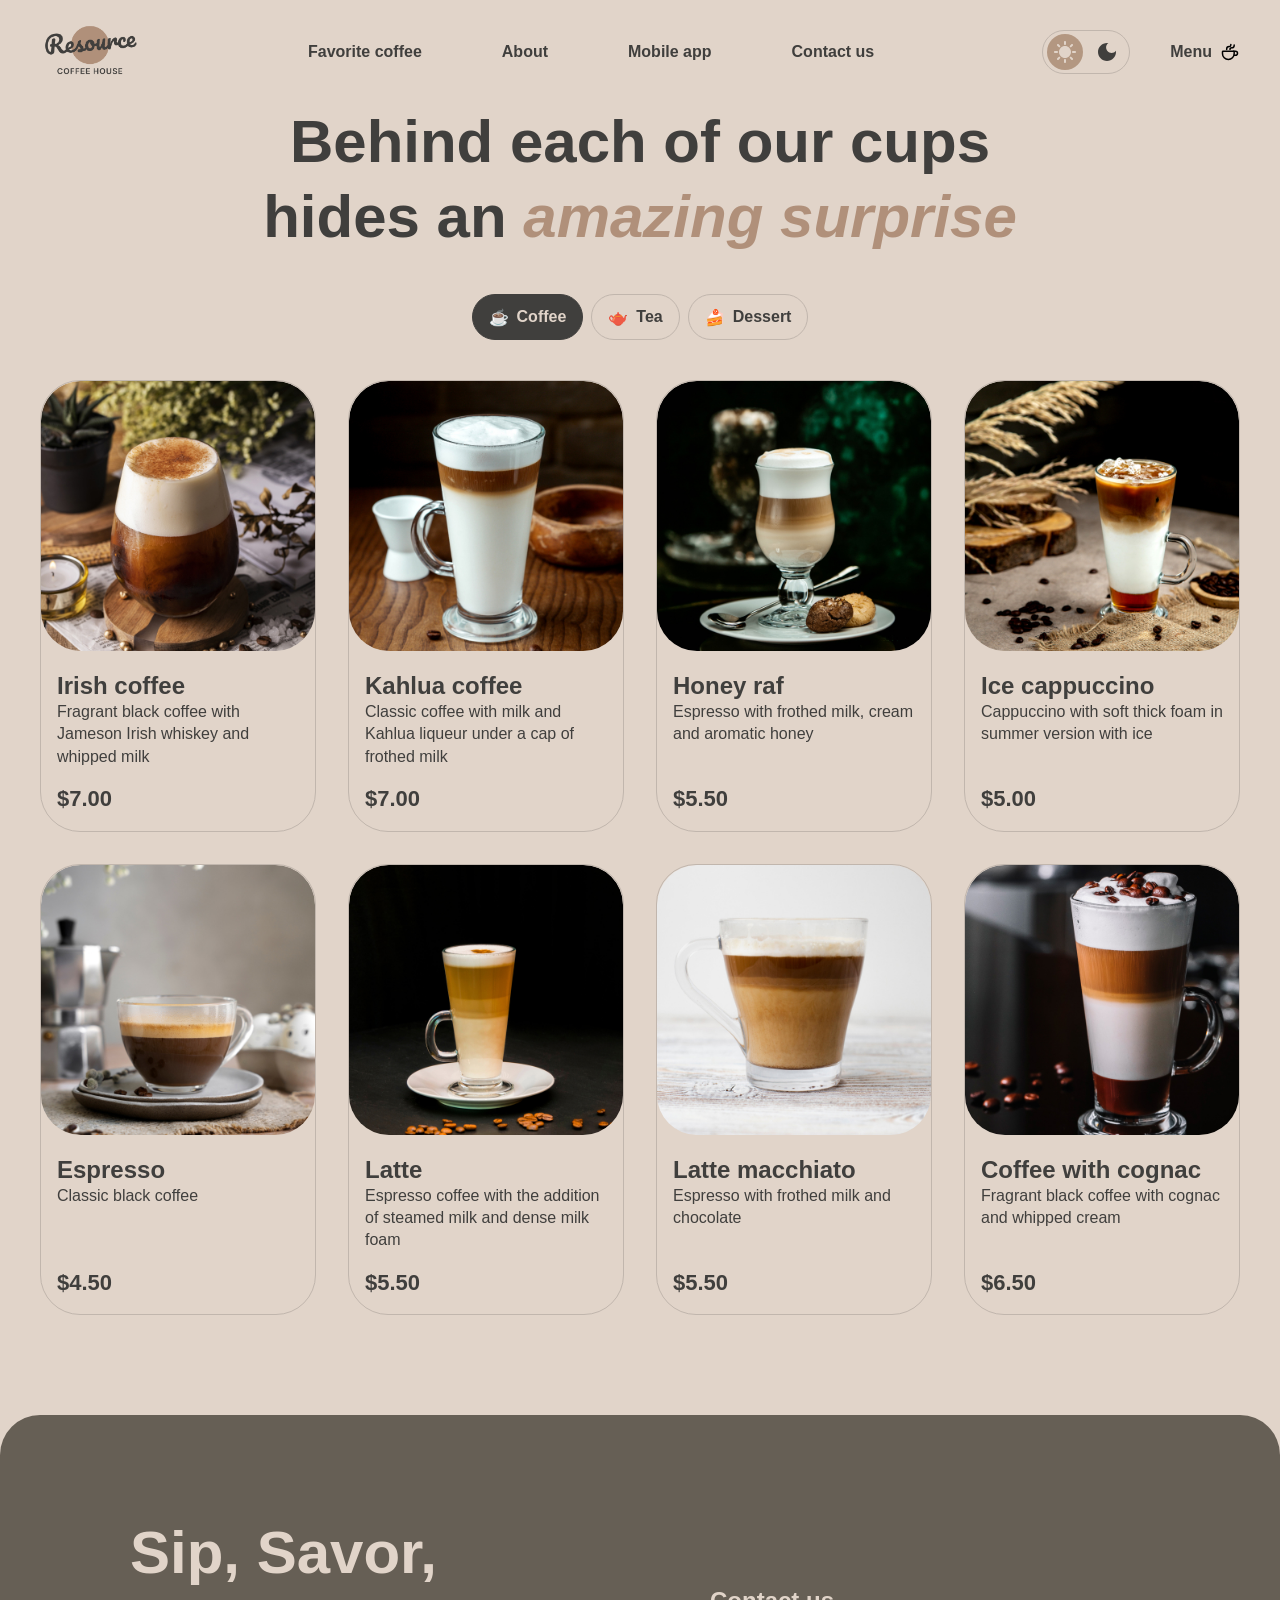
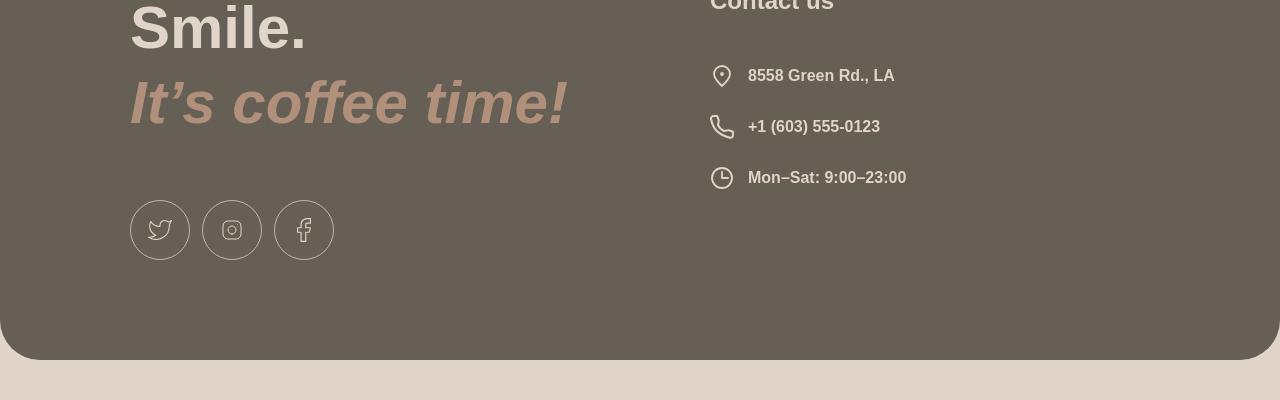
==== commit ba8b0081: "feat: add link on social" ====
--- a/menu.html
+++ b/menu.html
@@ -2,16 +2,16 @@
 <html lang="en">
 
 <head>
-  <meta charset="UTF-8" />
-  <meta name="viewport" content="width=device-width, initial-scale=1.0" />
-  <link rel="icon" href="assets/img/favicon.png" type="image/x-icon" />
-  <link rel="stylesheet" href="style.css" />
+  <meta charset="UTF-8">
+  <meta name="viewport" content="width=device-width, initial-scale=1.0">
+  <link rel="icon" href="assets/img/favicon.png" type="image/x-icon">
+  <link rel="stylesheet" href="style.css">
   <title>Coffee House</title>
 </head>
 
 <body>
   <header class="header">
-    <a href="index.html" class="logo"><img src="assets/img/logo.png" alt="logo" /></a>
+    <a href="index.html" class="logo"><img src="assets/img/logo.png" alt="logo"></a>
     <nav class="header-navigation">
       <ul class="header-nav">
         <li class="nav-link">
@@ -29,20 +29,20 @@
     <div class="header-right">
       <div class="theme-switch">
         <button class="theme-light" type="button" aria-label="Light theme">
-          <img src="assets/img/Sun.svg" alt="light theme" />
+          <img src="assets/img/Sun.svg" alt="light theme">
         </button>
 
         <button class="theme-dark" type="button" aria-label="Dark theme">
-          <img src="assets/img/Moon.svg" alt="dark theme" />
+          <img src="assets/img/Moon.svg" alt="dark theme">
         </button>
       </div>
 
       <a href="menu.html" class="header-menu">
         <span>Menu</span>
-        <img src="assets/img/coffee-cup.svg" alt="menu" class="menu-icon" />
+        <img src="assets/img/coffee-cup.svg" alt="menu" class="menu-icon">
       </a>
       <button class="burger-btn" aria-label="Open menu">
-        <img src="assets/img/menu.svg" alt="Menu" />
+        <img src="assets/img/menu.svg" alt="Menu">
       </button>
     </div>
   </header>
@@ -72,7 +72,7 @@
           <img src="assets/img/coffee-1.jpg" alt="Irish coffee">
 
           <div class="menu-card-content">
-            <h3 class="menu-card-heading">Irish coffee</h3>
+            <h2 class="menu-card-heading">Irish coffee</h2>
             <p class="menu-card-subheading">
               Fragrant black coffee with Jameson Irish whiskey and whipped milk
             </p>
@@ -85,7 +85,7 @@
           <img src="assets/img/coffee-2.jpg" alt="Kahlua coffee">
 
           <div class="menu-card-content">
-            <h3 class="menu-card-heading">Kahlua coffee</h3>
+            <h2 class="menu-card-heading">Kahlua coffee</h2>
             <p class="menu-card-subheading">
               Classic coffee with milk and Kahlua liqueur under a cap of frothed milk
             </p>
@@ -98,7 +98,7 @@
           <img src="assets/img/coffee-3.jpg" alt="Honey raf">
 
           <div class="menu-card-content">
-            <h3 class="menu-card-heading">Honey raf</h3>
+            <h2 class="menu-card-heading">Honey raf</h2>
             <p class="menu-card-subheading">
               Espresso with frothed milk, cream and aromatic honey
             </p>
@@ -111,7 +111,7 @@
           <img src="assets/img/coffee-4.jpg" alt="Ice cappuccino">
 
           <div class="menu-card-content">
-            <h3 class="menu-card-heading">Ice cappuccino</h3>
+            <h2 class="menu-card-heading">Ice cappuccino</h2>
             <p class="menu-card-subheading">
               Cappuccino with soft thick foam in summer version with ice
             </p>
@@ -124,7 +124,7 @@
           <img src="assets/img/coffee-5.jpg" alt="Espresso">
 
           <div class="menu-card-content">
-            <h3 class="menu-card-heading">Espresso</h3>
+            <h2 class="menu-card-heading">Espresso</h2>
             <p class="menu-card-subheading">Classic black coffee</p>
             <strong class="menu-card-price">$4.50</strong>
           </div>
@@ -135,7 +135,7 @@
           <img src="assets/img/coffee-6.jpg" alt="Latte">
 
           <div class="menu-card-content">
-            <h3 class="menu-card-heading">Latte</h3>
+            <h2 class="menu-card-heading">Latte</h2>
             <p class="menu-card-subheading">
               Espresso coffee with the addition of steamed milk and dense milk foam
             </p>
@@ -148,7 +148,7 @@
           <img src="assets/img/coffee-7.jpg" alt="Latte macchiato">
 
           <div class="menu-card-content">
-            <h3 class="menu-card-heading">Latte macchiato</h3>
+            <h2 class="menu-card-heading">Latte macchiato</h2>
             <p class="menu-card-subheading">
               Espresso with frothed milk and chocolate
             </p>
@@ -159,7 +159,7 @@
           <img src="assets/img/coffee-8.jpg" alt="Latte macchiato">
 
           <div class="menu-card-content">
-            <h3 class="menu-card-heading">Coffee with cognac</h3>
+            <h2 class="menu-card-heading">Coffee with cognac</h2>
             <p class="menu-card-subheading">
               Fragrant black coffee with cognac and whipped cream
             </p>
@@ -167,11 +167,9 @@
           </div>
         </div>
 
-      </div>
       <button class="menu-load-more" type="button" aria-label="Load more products">
-        <img src="assets/img/refresh.svg" alt="refresh" />
+        <img src="assets/img/refresh.svg" alt="refresh">
       </button>
-
       </div>
     </section>
   </main>
@@ -184,35 +182,35 @@
 
       <div class="footer-link">
         <a href="#" class="social-link">
-          <img src="assets/img/twitter.svg" alt="Twitter" />
+          <img src="assets/img/twitter.svg" alt="Twitter">
         </a>
 
         <a href="#" class="social-link">
-          <img src="assets/img/instagram.svg" alt="Instagram" />
+          <img src="assets/img/instagram.svg" alt="Instagram">
         </a>
 
         <a href="#" class="social-link">
-          <img src="assets/img/faceb.svg" alt="Facebook" />
+          <img src="assets/img/faceb.svg" alt="Facebook">
         </a>
       </div>
     </div>
 
     <div class="footer-right">
-      <h4 class="footer-sunheading">Contact us</h4>
+      <h2 class="footer-sunheading">Contact us</h2>
 
       <div class="footer-contact">
         <a href="#" class="footer-contact-item">
-          <img src="assets/img/pin-alt.svg" alt="map marker" />
+          <img src="assets/img/pin-alt.svg" alt="map marker">
           <span>8558 Green Rd., LA</span>
         </a>
 
         <a href="tel:+16035550123" class="footer-contact-item">
-          <img src="assets/img/phone.svg" alt="phone icon" />
+          <img src="assets/img/phone.svg" alt="phone icon">
           <span>+1 (603) 555-0123</span>
         </a>
 
         <div class="footer-contact-item">
-          <img src="assets/img/clock.svg" alt="clock icon" />
+          <img src="assets/img/clock.svg" alt="clock icon">
           <span>Mon–Sat: 9:00–23:00</span>
         </div>
       </div>
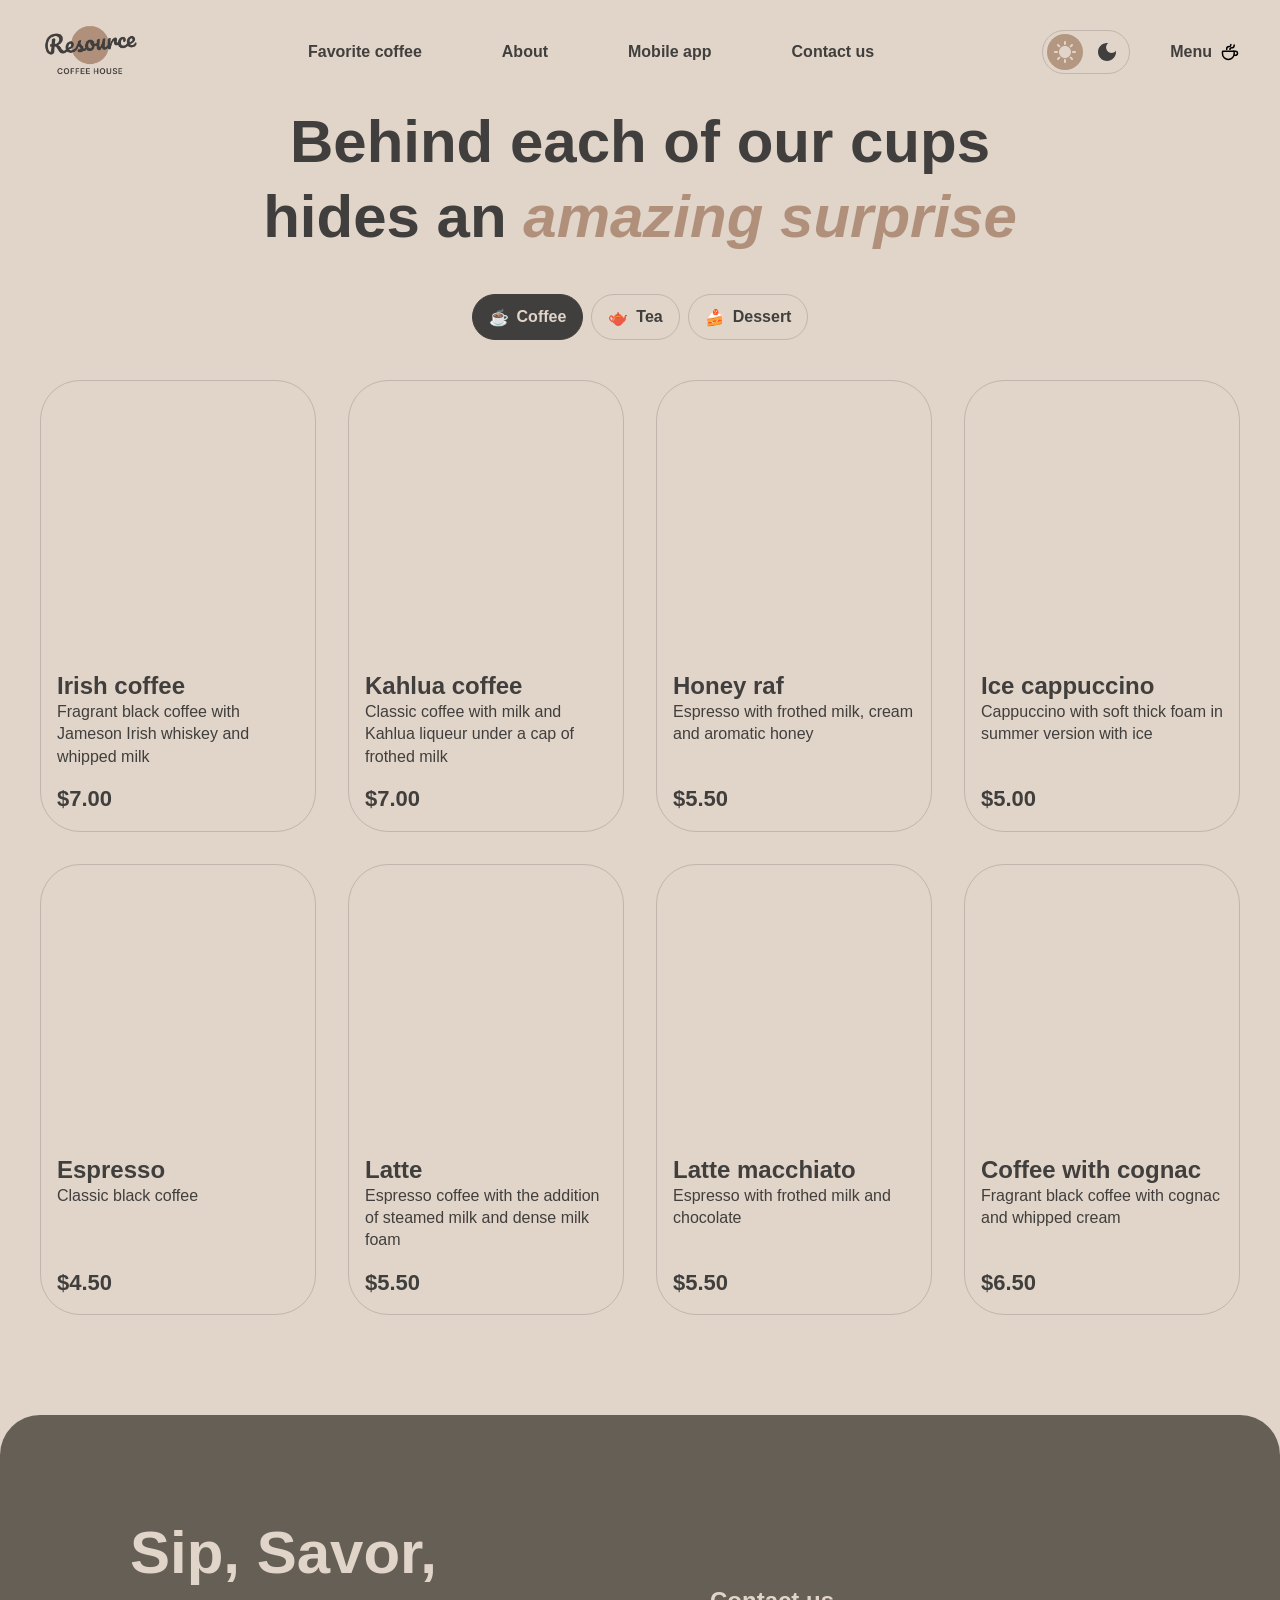
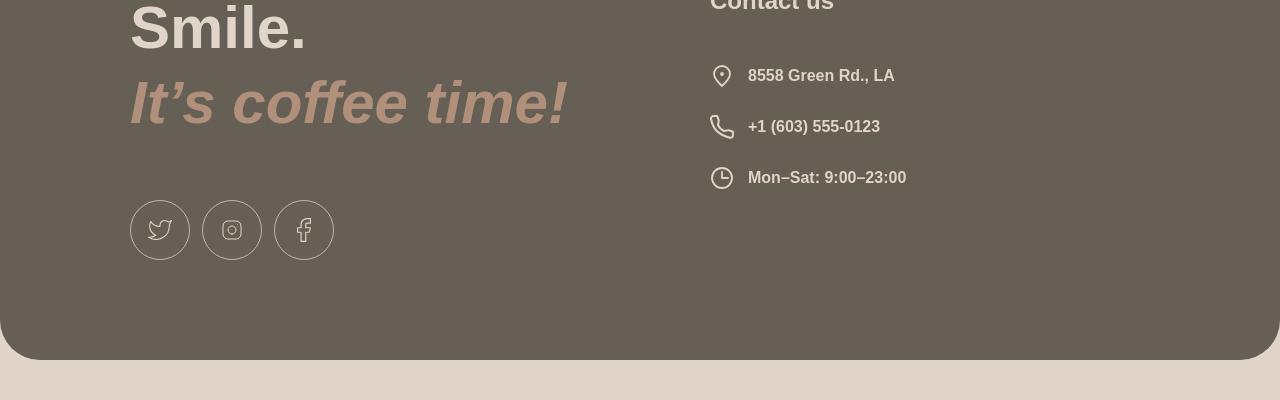
==== commit 2e755c86: "fix: fix some elements" ====
--- a/menu.html
+++ b/menu.html
@@ -24,6 +24,12 @@
         <li class="nav-link">
           <a href="index.html#contact" class="nav-link-page">Contact us</a>
         </li>
+        <li class="nav-link nav-link-menu">
+          <a href="menu.html" class="nav-link-page header-menu">
+            <span>Menu</span>
+            <img src="assets/img/coffee-cup.svg" alt="" class="menu-icon">
+          </a>
+        </li>
       </ul>
     </nav>
     <div class="header-right">
@@ -41,8 +47,8 @@
         <span>Menu</span>
         <img src="assets/img/coffee-cup.svg" alt="menu" class="menu-icon">
       </a>
-      <button class="burger-btn" aria-label="Open menu">
-        <img src="assets/img/menu.svg" alt="Menu">
+      <button class="burger-btn" type="button" aria-label="Open menu" aria-expanded="false">
+        <img src="assets/img/menu.svg" alt="">
       </button>
     </div>
   </header>
@@ -53,124 +59,26 @@
         hides an <span>amazing surprise</span>
       </h1>
 
-      <div class="menu-tabs">
-        <button class="menu-tab active">
-          ☕ <span>Coffee</span>
-        </button>
+<div class="menu-tabs">
+  <button class="menu-tab active" data-category="coffee">
+    ☕ <span>Coffee</span>
+  </button>
 
-        <button class="menu-tab">
-          🫖 <span>Tea</span>
-        </button>
+  <button class="menu-tab" data-category="tea">
+    🫖 <span>Tea</span>
+  </button>
 
-        <button class="menu-tab">
-          🍰 <span>Dessert</span>
-        </button>
-      </div>
-      <div class="menu-cards">
+  <button class="menu-tab" data-category="dessert">
+    🍰 <span>Dessert</span>
+  </button>
+</div>
+      <div class="menu-cards" id="menuCards">
+</div>
 
-        <div class="menu-card">
-          <img src="assets/img/coffee-1.jpg" alt="Irish coffee">
+<button class="menu-load-more" type="button" aria-label="Load more products">
+  <img src="assets/img/refresh.svg" alt="refresh">
+</button>
 
-          <div class="menu-card-content">
-            <h2 class="menu-card-heading">Irish coffee</h2>
-            <p class="menu-card-subheading">
-              Fragrant black coffee with Jameson Irish whiskey and whipped milk
-            </p>
-            <strong class="menu-card-price">$7.00</strong>
-          </div>
-        </div>
-
-
-        <div class="menu-card">
-          <img src="assets/img/coffee-2.jpg" alt="Kahlua coffee">
-
-          <div class="menu-card-content">
-            <h2 class="menu-card-heading">Kahlua coffee</h2>
-            <p class="menu-card-subheading">
-              Classic coffee with milk and Kahlua liqueur under a cap of frothed milk
-            </p>
-            <strong class="menu-card-price">$7.00</strong>
-          </div>
-        </div>
-
-
-        <div class="menu-card">
-          <img src="assets/img/coffee-3.jpg" alt="Honey raf">
-
-          <div class="menu-card-content">
-            <h2 class="menu-card-heading">Honey raf</h2>
-            <p class="menu-card-subheading">
-              Espresso with frothed milk, cream and aromatic honey
-            </p>
-            <strong class="menu-card-price">$5.50</strong>
-          </div>
-        </div>
-
-
-        <div class="menu-card">
-          <img src="assets/img/coffee-4.jpg" alt="Ice cappuccino">
-
-          <div class="menu-card-content">
-            <h2 class="menu-card-heading">Ice cappuccino</h2>
-            <p class="menu-card-subheading">
-              Cappuccino with soft thick foam in summer version with ice
-            </p>
-            <strong class="menu-card-price">$5.00</strong>
-          </div>
-        </div>
-
-
-        <div class="menu-card">
-          <img src="assets/img/coffee-5.jpg" alt="Espresso">
-
-          <div class="menu-card-content">
-            <h2 class="menu-card-heading">Espresso</h2>
-            <p class="menu-card-subheading">Classic black coffee</p>
-            <strong class="menu-card-price">$4.50</strong>
-          </div>
-        </div>
-
-
-        <div class="menu-card">
-          <img src="assets/img/coffee-6.jpg" alt="Latte">
-
-          <div class="menu-card-content">
-            <h2 class="menu-card-heading">Latte</h2>
-            <p class="menu-card-subheading">
-              Espresso coffee with the addition of steamed milk and dense milk foam
-            </p>
-            <strong class="menu-card-price">$5.50</strong>
-          </div>
-        </div>
-
-
-        <div class="menu-card">
-          <img src="assets/img/coffee-7.jpg" alt="Latte macchiato">
-
-          <div class="menu-card-content">
-            <h2 class="menu-card-heading">Latte macchiato</h2>
-            <p class="menu-card-subheading">
-              Espresso with frothed milk and chocolate
-            </p>
-            <strong class="menu-card-price">$5.50</strong>
-          </div>
-        </div>
-        <div class="menu-card">
-          <img src="assets/img/coffee-8.jpg" alt="Latte macchiato">
-
-          <div class="menu-card-content">
-            <h2 class="menu-card-heading">Coffee with cognac</h2>
-            <p class="menu-card-subheading">
-              Fragrant black coffee with cognac and whipped cream
-            </p>
-            <strong class="menu-card-price">$6.50</strong>
-          </div>
-        </div>
-
-      <button class="menu-load-more" type="button" aria-label="Load more products">
-        <img src="assets/img/refresh.svg" alt="refresh">
-      </button>
-      </div>
     </section>
   </main>
   <footer>
@@ -180,16 +88,16 @@
         <span>It’s coffee time!</span>
       </h2>
 
-      <div class="footer-link">
-        <a href="#" class="social-link">
+      <div class="footer-link" id="contact">
+        <a href="https://x.com/" class="social-link"  target="_blank">
           <img src="assets/img/twitter.svg" alt="Twitter">
         </a>
 
-        <a href="#" class="social-link">
+        <a href="https://www.instagram.com/" class="social-link" target="_blank">
           <img src="assets/img/instagram.svg" alt="Instagram">
         </a>
 
-        <a href="#" class="social-link">
+        <a href="https://www.facebook.com/?locale=ru_RU" class="social-link" target="_blank">
           <img src="assets/img/faceb.svg" alt="Facebook">
         </a>
       </div>
@@ -199,7 +107,7 @@
       <h2 class="footer-sunheading">Contact us</h2>
 
       <div class="footer-contact">
-        <a href="#" class="footer-contact-item">
+        <a href="https://www.google.com/maps" class="footer-contact-item" target="_blank">
           <img src="assets/img/pin-alt.svg" alt="map marker">
           <span>8558 Green Rd., LA</span>
         </a>
@@ -216,6 +124,50 @@
       </div>
     </div>
   </footer>
+
+  <div class="modal-overlay" id="modalOverlay">
+    <div class="modal" role="dialog" aria-modal="true" aria-labelledby="modalTitle">
+
+
+      <div class="modal-body">
+        <div class="modal-image">
+          <img id="modalImage" src="" alt="">
+        </div>
+
+        <div class="modal-info">
+          <h2 class="modal-title" id="modalTitle"></h2>
+          <p class="modal-description" id="modalDescription"></p>
+
+          <div class="modal-section">
+            <h3 class="modal-section-title">Size</h3>
+            <div class="modal-sizes" id="modalSizes"></div>
+          </div>
+
+          <div class="modal-section">
+            <h3 class="modal-section-title">Additives</h3>
+            <div class="modal-additives" id="modalAdditives"></div>
+          </div>
+
+          <div class="modal-total-row">
+            <span>Total:</span>
+            <span id="modalTotal"></span>
+          </div>
+
+          <div class="modal-note">
+            <span class="modal-note-icon">ⓘ</span>
+            <p>
+              The cost is not final. Download our mobile app to see the final
+              price and place your order. Earn loyalty points and enjoy your
+              favorite coffee with up to 20% discount.
+            </p>
+          </div>
+
+          <button class="modal-close-btn" type="button">Close</button>
+        </div>
+      </div>
+    </div>
+  </div>
+
   <script src="script.js"></script>
 </body>
 
--- a/style.css
+++ b/style.css
@@ -139,6 +139,10 @@
   list-style: none;
   margin: 0 40px;
 }
+
+.nav-link-menu {
+  display: none;
+}
 .nav-link-page {
   font-family: var(--font-family);
   font-weight: 600;
@@ -371,8 +375,20 @@
   align-items: center;
 }
 
+.slider-viewport {
+  width: 480px;
+  max-width: 100%;
+  overflow: hidden;
+}
+
+.slider-track {
+  display: flex;
+  transition: transform 0.4s ease;
+}
+
 .slider-card {
   width: 480px;
+  flex-shrink: 0;
   display: flex;
   flex-direction: column;
   align-items: center;
@@ -463,6 +479,7 @@
   justify-content: center;
   gap: 12px;
   margin-top: 30px;
+
 }
 
 .pagination-item {
@@ -470,6 +487,7 @@
   height: 4px;
   border-radius: 5px;
   background: #c8beb5;
+    cursor: pointer;
 }
 
 .pagination-item.active {
@@ -928,6 +946,7 @@
 
 .burger-btn {
   display: none;
+  position: relative;
   width: 44px;
   height: 44px;
   border: 1px solid var(--border-primary);
@@ -951,6 +970,7 @@
 body.dark-theme .burger-btn img {
   filter: brightness(0) invert(1);
 }
+
 
 .menu-load-more {
   display: none;
@@ -980,6 +1000,250 @@
   filter: brightness(0) invert(1);
 }
 
+
+.modal-overlay {
+  display: none;
+  position: fixed;
+  inset: 0;
+  background: var(--background-overlay);
+  align-items: center;
+  justify-content: center;
+  padding: 20px;
+  z-index: 2000;
+}
+
+.modal-overlay.open {
+  display: flex;
+}
+
+body.modal-open {
+  overflow: hidden;
+}
+
+.modal {
+  position: relative;
+  width: 100%;
+  max-width: 800px;
+  max-height: 90vh;
+  overflow-y: auto;
+  background: var(--background-modal);
+  border-radius: 24px;
+  box-shadow: 0 20px 60px rgba(0, 0, 0, 0.25);
+}
+
+body.dark-theme .modal {
+  background: var(--dark-bg-modal);
+}
+
+
+.modal-body {
+  display: flex;
+  align-items: flex-start;
+  gap: 32px;
+  padding: 32px;
+}
+
+.modal-image {
+  flex: 0 0 280px;
+  height: 280px;
+  border-radius: 20px;
+  overflow: hidden;
+}
+
+.modal-image img {
+  width: 100%;
+  height: 100%;
+  object-fit: cover;
+}
+
+.modal-info {
+  flex: 1;
+  display: flex;
+  flex-direction: column;
+  min-width: 0;
+}
+
+.modal-title {
+  font-family: var(--font-family);
+  font-weight: 600;
+  font-size: 28px;
+  line-height: 125%;
+  color: var(--text-primary);
+  margin-bottom: 12px;
+}
+
+.modal-description {
+  font-family: var(--font-family);
+  font-size: 16px;
+  line-height: 150%;
+  color: var(--text-primary);
+  opacity: 0.75;
+  margin-bottom: 24px;
+}
+
+.modal-section {
+  margin-bottom: 24px;
+}
+
+.modal-section-title {
+  font-family: var(--font-family);
+  font-weight: 600;
+  font-size: 16px;
+  color: var(--text-primary);
+  margin-bottom: 12px;
+}
+
+.modal-sizes,
+.modal-additives {
+  display: flex;
+  gap: 12px;
+  flex-wrap: wrap;
+}
+
+.modal-size-btn,
+.modal-additive-btn {
+  display: flex;
+  align-items: center;
+  gap: 8px;
+  height: 44px;
+  padding: 0 16px 0 4px;
+  border: 1px solid var(--border-primary);
+  border-radius: 100px;
+  background: transparent;
+  color: var(--text-primary);
+  font-family: var(--font-family);
+  font-size: 14px;
+  cursor: pointer;
+  transition: 0.2s ease;
+}
+
+.modal-size-btn .badge,
+.modal-additive-btn .badge {
+  width: 32px;
+  height: 32px;
+  flex-shrink: 0;
+  border-radius: 50%;
+  display: flex;
+  align-items: center;
+  justify-content: center;
+  background: var(--border-primary);
+  color: var(--text-primary);
+  font-size: 13px;
+  font-weight: 600;
+}
+
+.modal-size-btn.active,
+.modal-additive-btn.active {
+  border-color: var(--background-modalcontrol);
+}
+
+.modal-size-btn.active .badge,
+.modal-additive-btn.active .badge {
+  background: var(--background-modalcontrol);
+  color: var(--text-inverse);
+}
+
+body.dark-theme .modal-size-btn,
+body.dark-theme .modal-additive-btn {
+  border-color: var(--dark-border-primary);
+  color: var(--dark-text-primary);
+}
+
+body.dark-theme .modal-size-btn .badge,
+body.dark-theme .modal-additive-btn .badge {
+  background: var(--dark-border-primary);
+  color: var(--dark-text-primary);
+}
+
+body.dark-theme .modal-size-btn.active,
+body.dark-theme .modal-additive-btn.active {
+  border-color: var(--dark-bg-modal-control);
+}
+
+body.dark-theme .modal-size-btn.active .badge,
+body.dark-theme .modal-additive-btn.active .badge {
+  background: var(--dark-bg-modal-control);
+  color: var(--dark-text-inverse);
+}
+
+.modal-total-row {
+  display: flex;
+  justify-content: space-between;
+  align-items: center;
+  font-family: var(--font-family);
+  font-weight: 600;
+  font-size: 24px;
+  color: var(--text-primary);
+  padding-top: 20px;
+  border-top: 1px solid var(--border-primary);
+  margin-top: auto;
+}
+
+body.dark-theme .modal-total-row {
+  border-color: var(--dark-border-primary);
+}
+
+.modal-note {
+  display: flex;
+  gap: 8px;
+  margin: 20px 0;
+}
+
+.modal-note-icon {
+  flex-shrink: 0;
+  font-size: 14px;
+  opacity: 0.6;
+}
+
+.modal-note p {
+  font-family: var(--font-family);
+  font-size: 13px;
+  line-height: 150%;
+  color: var(--text-primary);
+  opacity: 0.6;
+}
+
+.modal-close-btn {
+  width: 100%;
+  height: 56px;
+  border: 1px solid var(--text-primary);
+  border-radius: 100px;
+  background: transparent;
+  color: var(--text-primary);
+  font-family: var(--font-family);
+  font-weight: 600;
+  font-size: 16px;
+  cursor: pointer;
+  transition: 0.2s ease;
+}
+
+.modal-close-btn:hover {
+  background: var(--text-primary);
+  color: var(--background-page);
+}
+
+body.dark-theme .modal-close-btn {
+  border-color: var(--dark-text-primary);
+  color: var(--dark-text-primary);
+}
+
+body.dark-theme .modal-close-btn:hover {
+  background: var(--dark-text-primary);
+  color: var(--dark-bg-page);
+}
+
+
+@keyframes menuFadeIn {
+  from { opacity: 0; }
+  to { opacity: 1; }
+}
+
+@keyframes menuFadeOut {
+  from { opacity: 1; }
+  to { opacity: 0; }
+}
+
+
 /* 768px */
 @media (max-width: 768px) {
   main,
@@ -995,12 +1259,129 @@
   }
 
   .header-navigation,
-  .header-menu {
+  .header-right .header-menu {
     display: none;
+  }
+
+  body.menu-open {
+    overflow: hidden;
   }
 
   .burger-btn {
     display: flex;
+  }
+
+  body.menu-open .header {
+    position: fixed;
+    inset: 0;
+    z-index: 1000;
+    width: 100%;
+    max-width: none;
+    height: 100dvh;
+    margin: 0;
+    padding: 20px 16px;
+    background: var(--background-page);
+    display: grid;
+    grid-template-columns: 1fr auto auto;
+    grid-template-rows: 44px minmax(0, 1fr);
+    column-gap: 12px;
+    align-items: center;
+  }
+
+  body.menu-open .logo {
+    grid-column: 1;
+    grid-row: 1;
+    justify-self: start;
+  }
+
+  body.menu-open .header-right {
+    display: contents;
+  }
+
+  body.menu-open .theme-switch {
+    grid-column: 2;
+    grid-row: 1;
+  }
+
+  body.menu-open .burger-btn {
+    grid-column: 3;
+    grid-row: 1;
+  }
+
+
+  body.menu-open .header-right .header-menu {
+    display: none;
+  }
+
+
+  body.menu-open .burger-btn img {
+    opacity: 0;
+  }
+
+  body.menu-open .burger-btn::before,
+  body.menu-open .burger-btn::after {
+    content: "";
+    position: absolute;
+    width: 18px;
+    height: 1.5px;
+    background: var(--text-primary);
+    border-radius: 1px;
+  }
+
+  body.menu-open .burger-btn::before {
+    transform: rotate(45deg);
+  }
+
+  body.menu-open .burger-btn::after {
+    transform: rotate(-45deg);
+  }
+
+  body.menu-open .header-navigation {
+    overflow-y: auto;
+    -webkit-overflow-scrolling: touch;
+    overscroll-behavior: contain;
+    min-height: 0;
+    display: flex;
+    grid-column: 1 / -1;
+    grid-row: 2;
+    justify-content: center;
+    align-items: flex-start;
+    height: 100%;
+    padding-bottom: 40px;
+  }
+
+  body.menu-open .header-nav {
+    padding-top: 80px;
+    flex-direction: column;
+    align-items: center;
+    gap: 60px;
+    margin: auto; 
+  }
+
+
+  body.menu-open .nav-link {
+    margin: 0;
+  }
+
+  body.menu-open .nav-link-page {
+    font-size: 32px;
+    line-height: 125%;
+  }
+
+  body.menu-open .nav-link-menu {
+    display: list-item;
+    margin-top: 20px;
+  }
+
+  body.menu-open .nav-link-menu .header-menu {
+    display: flex;
+    font-size: 32px;
+    line-height: 125%;
+  }
+
+  body.menu-open .nav-link-menu .menu-icon {
+    width: 40px;
+    height: 40px;
   }
 
   .hero {
@@ -1089,6 +1470,35 @@
     display: flex;
   }
 
+
+  .modal-body {
+    gap: 20px;
+    padding: 24px;
+  }
+
+   .modal-image {
+    flex: 0 0 47%;
+    align-self: flex-start;
+    width: 47%;
+    height: auto;
+    aspect-ratio: 1 / 1;
+  }
+
+
+  .modal-sizes,
+  .modal-additives {
+    display: grid;
+    grid-template-columns: repeat(2, 1fr);
+  }
+
+  .modal-size-btn,
+  .modal-additive-btn {
+    width: 100%;
+    justify-content: flex-start;
+  }
+
+
+
   .menu-cards .menu-card:nth-child(n + 5) {
     display: none;
   }
@@ -1096,6 +1506,16 @@
   .menu-cards.expanded .menu-card:nth-child(n + 5) {
     display: block;
   }
+
+
+  body.menu-open .header {
+    animation: menuFadeIn 0.3s ease;
+  }
+
+  body.menu-open.menu-closing .header {
+    animation: menuFadeOut 0.3s ease forwards;
+  }
+
 }
 
 @media (max-width: 600px) {
@@ -1123,7 +1543,6 @@
     margin-bottom: 40px;
   }
 
-  /* SLIDER */
   .slider-heading {
     font-size: 32px;
     line-height: 125%;
@@ -1132,14 +1551,21 @@
   .slider-button {
     display: none;
   }
+  body.dark-theme .slider-button {
+    display: none;
+  }
 
   .slider-content {
     width: 100%;
   }
 
-  .slider-card {
-    width: 100%;
-  }
+  .slider-viewport {
+  width: 100%;
+}
+
+.slider-card {
+  width: 100%;
+}
 
   .slider-img {
     width: 100%;
@@ -1158,7 +1584,6 @@
     font-size: 24px;
   }
 
-  /* ABOUT */
   .about-heading {
     font-size: 32px;
     line-height: 125%;
@@ -1184,7 +1609,6 @@
     border-radius: 20px;
   }
 
-  /* MOBILE APP */
   .mobile {
     flex-direction: column;
     gap: 40px;
@@ -1260,6 +1684,42 @@
     display: flex;
     margin-top: 40px;
   }
+
+
+  .modal {
+    border-radius: 28px;
+  }
+
+  .modal-body {
+    padding: 24px 20px;
+  }
+
+  .modal-image {
+    display: none;
+  }
+
+  .modal-sizes,
+  .modal-additives {
+    display: flex;
+  }
+
+  .modal-size-btn,
+  .modal-additive-btn {
+    width: auto;
+  }
+
+  .modal-title {
+    font-size: 22px;
+  }
+
+  .modal-total-row {
+    font-size: 20px;
+  }
+
+  .modal-close-btn {
+    height: 52px;
+  }
+
 
   footer {
     width: calc(100% - 32px);
@@ -1283,4 +1743,10 @@
   .footer-link {
     margin-top: 40px;
   }
-}
+
+  .slider-card-image {
+    width: 100%;
+    height: auto;
+    aspect-ratio: 1 / 1;
+  }
+}
